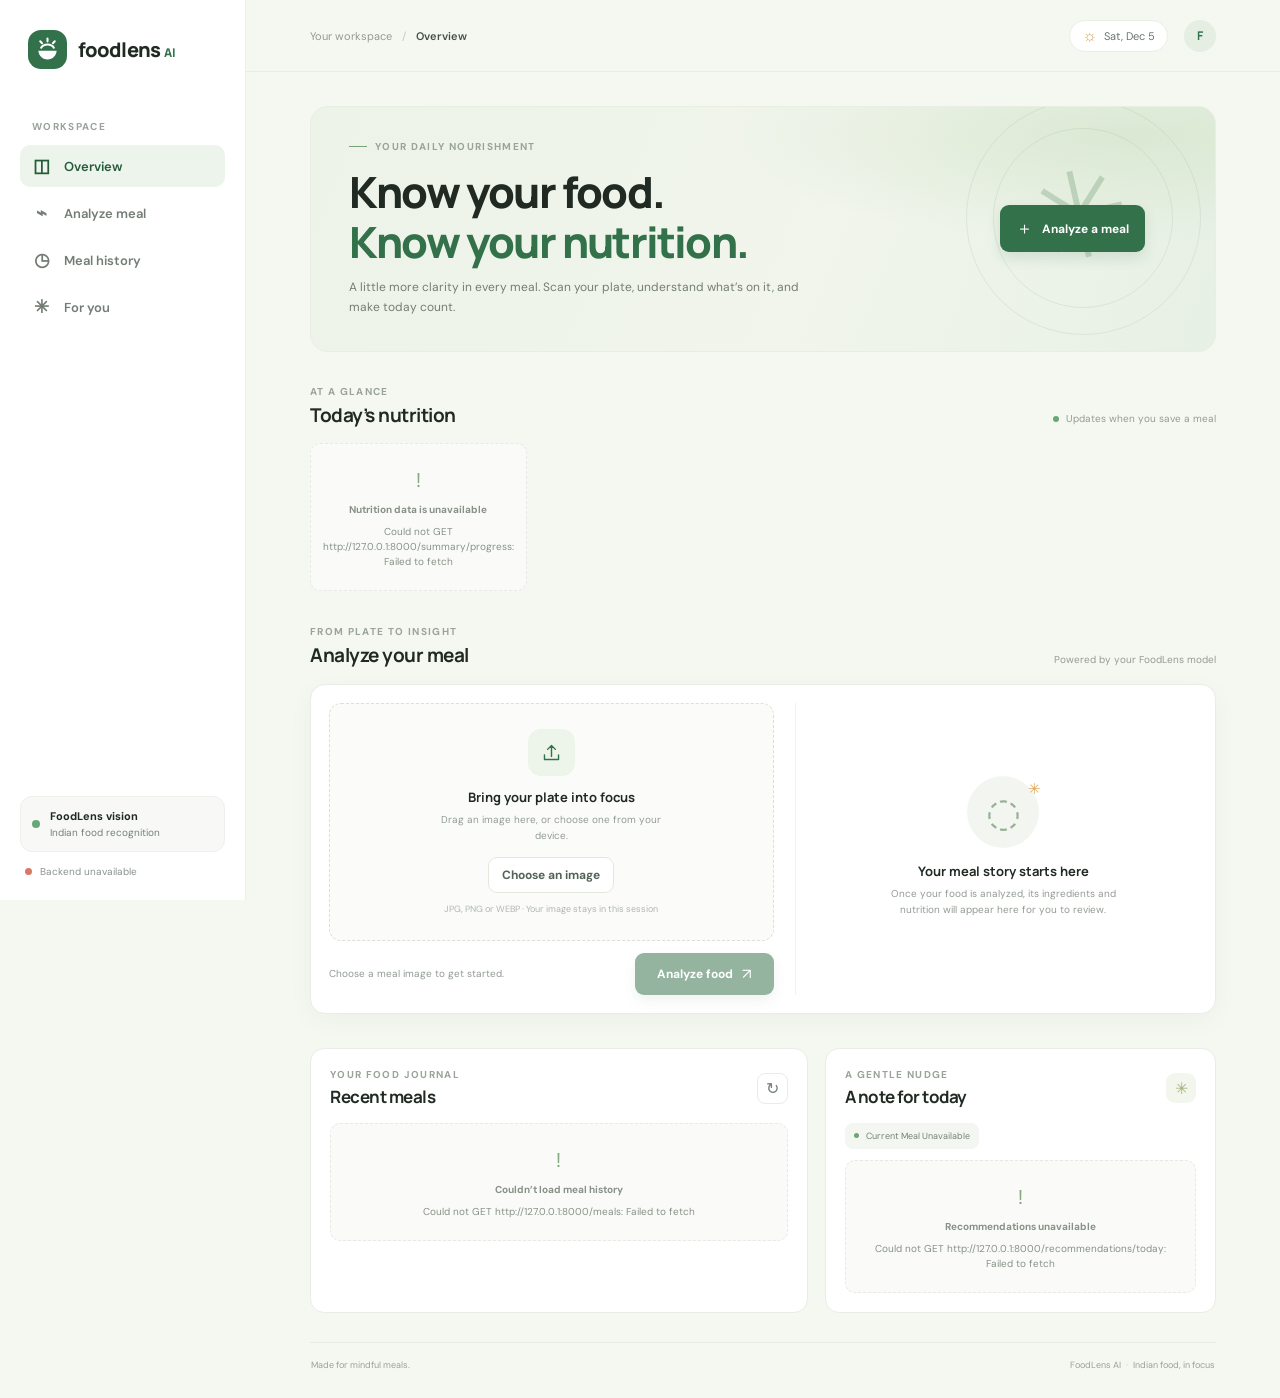
==== frontend/index.html @ 8f03cd63 "Inital FoodLens AI project" ====
<!doctype html>
<html lang="en">
<head>
  <meta charset="utf-8">
  <meta name="viewport" content="width=device-width, initial-scale=1">
  <meta name="theme-color" content="#f5f7f1">
  <meta name="description" content="FoodLens AI recognizes Indian meals and helps you understand your daily nutrition.">
  <title>FoodLens AI | Nutrition, in focus</title>
  <link rel="preconnect" href="https://fonts.googleapis.com">
  <link rel="preconnect" href="https://fonts.gstatic.com" crossorigin>
  <link href="https://fonts.googleapis.com/css2?family=DM+Sans:wght@400;500;600;700&family=Manrope:wght@400;500;600;700;800&display=swap" rel="stylesheet">
  <link rel="stylesheet" href="style.css">
</head>
<body>
  <div class="app-shell">
    <aside class="sidebar">
      <a class="brand" href="#dashboard" aria-label="FoodLens AI dashboard">
        <span class="brand-mark" aria-hidden="true">
          <svg viewBox="0 0 32 32" fill="none"><path d="M6 17.5c0 5.2 4.3 9.5 10 9.5s10-4.3 10-9.5H6Z" fill="currentColor"/><path d="M9 14c1.4-2.3 3.5-3.5 7-3.5s5.6 1.2 7 3.5M16 4v3M8 7l2 2M24 7l-2 2" stroke="currentColor" stroke-width="2.3" stroke-linecap="round"/></svg>
        </span>
        <span class="brand-name">foodlens<span>AI</span></span>
      </a>

      <p class="nav-label">WORKSPACE</p>
      <nav class="side-nav" aria-label="Main navigation">
        <a class="nav-link active" href="#dashboard"><span class="nav-icon">◫</span> Overview</a>
        <a class="nav-link" href="#analyze"><span class="nav-icon">⌁</span> Analyze meal</a>
        <a class="nav-link" href="#history"><span class="nav-icon">◷</span> Meal history</a>
        <a class="nav-link" href="#recommendations"><span class="nav-icon">✳</span> For you</a>
      </nav>

      <div class="sidebar-bottom">
        <div class="model-card">
          <span class="model-indicator"></span>
          <div><strong>FoodLens vision</strong><small>Indian food recognition</small></div>
        </div>
        <div class="api-status" id="api-status" role="status" aria-live="polite">
          <span class="status-dot"></span><span id="api-status-text">Connecting to FoodLens</span>
        </div>
      </div>
    </aside>

    <main class="main-content">
      <header class="topbar">
        <div class="breadcrumb">Your workspace <span>/</span> <strong id="page-name">Overview</strong></div>
        <div class="topbar-right"><span class="today-chip"><span class="sun-icon">☼</span><span id="today-date"></span></span><button class="avatar" type="button" aria-label="FoodLens user">F</button></div>
      </header>

      <div class="page-wrap">
        <section class="welcome-row" id="dashboard">
          <div>
            <p class="eyebrow"><span class="eyebrow-line"></span> YOUR DAILY NOURISHMENT</p>
            <h1>Know your food.<br><span>Know your nutrition.</span></h1>
            <p class="welcome-copy">A little more clarity in every meal. Scan your plate, understand what’s on it, and make today count.</p>
          </div>
          <a class="primary-button welcome-cta" href="#analyze"><span>＋</span> Analyze a meal</a>
          <div class="hero-decoration" aria-hidden="true"><span class="hero-orbit orbit-one"></span><span class="hero-orbit orbit-two"></span><span class="hero-leaf">✳</span></div>
        </section>

        <section class="section-block nutrition-section" aria-labelledby="nutrition-title">
          <div class="section-heading">
            <div><p class="eyebrow">AT A GLANCE</p><h2 id="nutrition-title">Today’s nutrition</h2></div>
            <span class="section-note"><span class="live-dot"></span> Updates when you save a meal</span>
          </div>
          <div class="nutrition-grid" id="nutrition-grid" aria-live="polite">
            <div class="metric-skeleton"></div><div class="metric-skeleton"></div><div class="metric-skeleton"></div><div class="metric-skeleton"></div>
          </div>
        </section>

        <section class="section-block analyze-section" id="analyze" aria-labelledby="analyze-title">
          <div class="section-heading">
            <div><p class="eyebrow">FROM PLATE TO INSIGHT</p><h2 id="analyze-title">Analyze your meal</h2></div>
            <span class="section-note">Powered by your FoodLens model</span>
          </div>

          <div class="analyze-card">
            <div class="upload-column">
              <div class="drop-zone" id="drop-zone" tabindex="0" role="button" aria-label="Choose or drop a meal image">
                <input id="image-input" type="file" accept="image/*" hidden>
                <div class="upload-empty" id="upload-empty">
                  <div class="upload-icon"><svg viewBox="0 0 32 32" fill="none" aria-hidden="true"><path d="M16 21V7m0 0-5 5m5-5 5 5M7 19v6h18v-6" stroke="currentColor" stroke-width="1.8" stroke-linecap="round" stroke-linejoin="round"/></svg></div>
                  <h3>Bring your plate into focus</h3>
                  <p>Drag an image here, or choose one from your device.</p>
                  <button class="secondary-button" id="choose-image" type="button">Choose an image</button>
                  <span class="file-hint">JPG, PNG or WEBP · Your image stays in this session</span>
                </div>
                <div class="preview-wrap" id="preview-wrap" hidden>
                  <div class="preview-image-stage" id="preview-stage">
                    <img id="image-preview" alt="Selected meal preview">
                    <svg id="detection-overlay" preserveAspectRatio="xMidYMid meet" aria-label="Detected food bounding boxes"></svg>
                  </div>
                  <div class="preview-caption"><span id="preview-filename"></span><button id="remove-image" class="text-button" type="button">Remove image</button></div>
                </div>
              </div>
              <div class="upload-actions">
                <p id="analyze-message" class="inline-message" aria-live="polite">Choose a meal image to get started.</p>
                <button class="primary-button analyze-button" id="analyze-button" type="button" disabled><span class="button-label">Analyze food</span><span class="button-spinner" aria-hidden="true"></span><span aria-hidden="true">↗</span></button>
              </div>
            </div>

            <div class="results-column" id="analysis-results" aria-live="polite">
              <div class="results-empty" id="results-empty">
                <div class="empty-illustration" aria-hidden="true"><span>◌</span><i>✳</i></div>
                <h3>Your meal story starts here</h3>
                <p>Once your food is analyzed, its ingredients and nutrition will appear here for you to review.</p>
              </div>
              <div id="results-content" hidden></div>
            </div>
          </div>
        </section>

        <div class="lower-grid">
          <section class="section-block history-section" id="history" aria-labelledby="history-title">
            <div class="section-heading compact-heading">
              <div><p class="eyebrow">YOUR FOOD JOURNAL</p><h2 id="history-title">Recent meals</h2></div>
              <button class="icon-button" id="refresh-history" type="button" aria-label="Refresh meal history" title="Refresh">↻</button>
            </div>
            <div id="history-list" class="history-list"><div class="list-loading">Loading meal history…</div></div>
          </section>

          <section class="section-block recommendations-section" id="recommendations" aria-labelledby="recommendations-title">
            <div class="section-heading compact-heading">
              <div><p class="eyebrow">A GENTLE NUDGE</p><h2 id="recommendations-title">A note for today</h2></div>
              <span class="sparkle-badge" aria-hidden="true">✳</span>
            </div>
            <div class="meal-context" id="recommendation-meal-type"><span class="context-dot"></span> Checking current meal</div>
            <div id="recommendations-list" class="recommendation-list"><div class="list-loading">Finding your recommendations…</div></div>
          </section>
        </div>

        <footer class="footer"><span>Made for mindful meals.</span><span>FoodLens AI <i>·</i> Indian food, in focus</span></footer>
      </div>
    </main>
  </div>

  <dialog class="meal-dialog" id="meal-dialog" aria-labelledby="meal-dialog-title">
    <div class="dialog-header"><div><p class="eyebrow">FOOD JOURNAL</p><h2 id="meal-dialog-title">Meal details</h2></div><button class="icon-button" id="close-dialog" type="button" aria-label="Close meal details">×</button></div>
    <div id="meal-dialog-content"></div>
  </dialog>
  <div class="toast-region" id="toast-region" aria-live="polite" aria-atomic="true"></div>
  <script src="app.js" defer></script>
</body>
</html>
---- frontend/style.css ----
:root {
  color-scheme: light;
  --ink: #202a23;
  --muted: #778078;
  --soft-muted: #9da59e;
  --green: #33714b;
  --green-dark: #245b3b;
  --green-light: #e8f1e8;
  --cream: #f5f7f1;
  --line: #e9ece5;
  --white: #fff;
  --shadow: 0 16px 44px rgba(36, 62, 43, .055);
  font-family: "DM Sans", sans-serif;
}

* { box-sizing: border-box; }
html { scroll-behavior: smooth; scroll-padding-top: 92px; }
body { margin: 0; background: var(--cream); color: var(--ink); font-size: 14px; }
button, input { font: inherit; }
button, a { -webkit-tap-highlight-color: transparent; }
a { color: inherit; text-decoration: none; }
button:focus-visible, a:focus-visible, [tabindex="0"]:focus-visible { outline: 3px solid rgba(65, 133, 88, .35); outline-offset: 3px; }

.app-shell { min-height: 100vh; }
.sidebar { background: #fff; border-right: 1px solid #edf0e9; bottom: 0; display: flex; flex-direction: column; left: 0; padding: 30px 20px 22px; position: fixed; top: 0; width: 246px; z-index: 5; }
.brand { align-items: center; display: flex; gap: 11px; margin: 0 0 51px 8px; }
.brand-mark { align-items: center; background: var(--green); border-radius: 13px; color: #fff; display: inline-flex; height: 39px; justify-content: center; width: 39px; }
.brand-mark svg { height: 29px; width: 29px; }
.brand-name { font: 800 20px/1 "Manrope", sans-serif; letter-spacing: -.9px; }
.brand-name span { color: var(--green); font-size: 12px; letter-spacing: .6px; margin-left: 4px; }
.nav-label, .eyebrow { color: #9aa39a; font-size: 10px; font-weight: 700; letter-spacing: 1.35px; margin: 0; }
.nav-label { margin: 0 0 12px 12px; }
.side-nav { display: grid; gap: 5px; }
.nav-link { align-items: center; border-radius: 10px; color: #737d75; display: flex; font-size: 13px; font-weight: 600; gap: 13px; padding: 12px; transition: background .18s ease, color .18s ease, transform .18s ease; }
.nav-link:hover { background: #f5f7f3; color: var(--green); transform: translateX(2px); }
.nav-link.active { background: #edf4eb; color: var(--green-dark); }
.nav-icon { align-items: center; display: inline-flex; font-size: 18px; height: 18px; justify-content: center; width: 19px; }
.sidebar-bottom { margin-top: auto; }
.model-card { align-items: center; background: #f8f9f6; border: 1px solid #eef0eb; border-radius: 12px; display: flex; gap: 10px; padding: 12px 11px; }
.model-indicator, .status-dot { background: #64a977; border-radius: 50%; flex: 0 0 auto; height: 8px; width: 8px; }
.model-card strong, .model-card small { display: block; }
.model-card strong { font-size: 11px; font-weight: 700; }
.model-card small { color: var(--muted); font-size: 10px; margin-top: 3px; }
.api-status { align-items: center; color: #8b938c; display: flex; font-size: 10px; gap: 8px; margin: 13px 5px 0; }
.api-status .status-dot { background: #d9a64b; height: 7px; width: 7px; }
.api-status.connected .status-dot { background: #64a977; box-shadow: 0 0 0 3px #e9f4e9; }
.api-status.disconnected .status-dot { background: #d97869; }

.main-content { margin-left: 246px; min-height: 100vh; }
.topbar { align-items: center; background: rgba(245, 247, 241, .93); border-bottom: 1px solid rgba(230, 234, 226, .85); display: flex; height: 72px; justify-content: space-between; padding: 0 clamp(25px, 5vw, 72px); position: sticky; top: 0; z-index: 4; backdrop-filter: blur(12px); }
.breadcrumb { color: #929a93; font-size: 11px; }
.breadcrumb span { color: #c2c8c0; margin: 0 7px; }
.breadcrumb strong { color: #455048; font-weight: 600; }
.topbar-right { align-items: center; display: flex; gap: 16px; }
.today-chip { align-items: center; background: #fff; border: 1px solid #eaeee7; border-radius: 20px; color: #69746b; display: flex; font-size: 11px; gap: 7px; padding: 8px 12px; }
.sun-icon { color: #d9a34b; font-size: 16px; line-height: 12px; }
.avatar { background: #e5eee2; border: 0; border-radius: 50%; color: var(--green); cursor: default; font: 700 12px "Manrope", sans-serif; height: 32px; width: 32px; }
.page-wrap { margin: 0 auto; max-width: 1440px; padding: 34px clamp(25px, 5vw, 72px) 24px; }
.welcome-row { align-items: center; background: radial-gradient(ellipse at 90% 12%, rgba(204, 225, 193, .54), transparent 35%), linear-gradient(112deg, #edf3e8 0%, #f1f5ec 57%, #e7f0e5 100%); border: 1px solid #e8eee4; border-radius: 18px; display: flex; justify-content: space-between; min-height: 216px; overflow: hidden; padding: 33px 38px; position: relative; }
.welcome-row > div:first-child { max-width: 580px; position: relative; z-index: 1; }
.eyebrow { align-items: center; display: flex; gap: 8px; }
.eyebrow-line { background: #78a27b; height: 1px; width: 18px; }
h1, h2, h3, p { margin-top: 0; }
h1 { font: 800 clamp(30px, 3.5vw, 43px)/1.16 "Manrope", sans-serif; letter-spacing: -1.8px; margin: 14px 0 10px; }
h1 span { color: var(--green); }
.welcome-copy { color: #737e74; font-size: 12px; line-height: 1.7; margin: 0; max-width: 450px; }
.primary-button, .secondary-button { align-items: center; border: 0; border-radius: 9px; cursor: pointer; display: inline-flex; font-size: 12px; font-weight: 700; justify-content: center; transition: background .18s ease, transform .18s ease, box-shadow .18s ease; }
.primary-button { background: var(--green); box-shadow: 0 6px 14px rgba(44, 102, 64, .14); color: #fff; gap: 9px; padding: 12px 16px; }
.primary-button:hover:not(:disabled) { background: var(--green-dark); box-shadow: 0 9px 18px rgba(44, 102, 64, .2); transform: translateY(-1px); }
.primary-button:disabled { cursor: not-allowed; opacity: .52; }
.welcome-cta { flex: 0 0 auto; margin: 0 32px 0 16px; position: relative; z-index: 2; }
.welcome-cta > span { font-size: 17px; font-weight: 400; }
.hero-decoration { height: 220px; pointer-events: none; position: absolute; right: 9px; top: -7px; width: 280px; }
.hero-orbit { border: 1px solid rgba(100, 143, 104, .13); border-radius: 50%; position: absolute; }
.orbit-one { height: 235px; right: 5px; top: 0; width: 235px; }
.orbit-two { height: 180px; right: 33px; top: 28px; width: 180px; }
.hero-leaf { color: rgba(63, 121, 73, .24); font-size: 120px; position: absolute; right: 76px; top: 39px; transform: rotate(-13deg); }

.section-block { min-width: 0; }
.nutrition-section { margin-top: 33px; }
.section-heading { align-items: end; display: flex; justify-content: space-between; margin-bottom: 15px; }
.section-heading .eyebrow { margin-bottom: 5px; }
h2 { font: 700 19px/1.35 "Manrope", sans-serif; letter-spacing: -.5px; margin: 0; }
.section-note { align-items: center; color: #939c93; display: flex; font-size: 10px; gap: 7px; padding-bottom: 3px; }
.live-dot, .context-dot { background: #67a875; border-radius: 50%; height: 6px; width: 6px; }
.nutrition-grid { display: grid; gap: 13px; grid-template-columns: repeat(4, minmax(0, 1fr)); }
.metric-card { background: #fff; border: 1px solid #edf0e9; border-radius: 13px; min-height: 139px; padding: 17px 17px 14px; transition: box-shadow .2s ease, transform .2s ease; }
.metric-card:hover, .history-item:hover { box-shadow: var(--shadow); transform: translateY(-2px); }
.metric-top { align-items: center; display: flex; justify-content: space-between; }
.metric-name { color: #7b857c; font-size: 11px; font-weight: 600; }
.metric-icon { align-items: center; border-radius: 8px; display: inline-flex; font-size: 13px; height: 28px; justify-content: center; width: 28px; }
.metric-icon.calories { background: #fff2e6; color: #e69345; }
.metric-icon.protein { background: #f0ebfa; color: #8c6ac1; }
.metric-icon.carbs { background: #edf4e8; color: #6a9b59; }
.metric-icon.fat { background: #fceced; color: #d8797b; }
.metric-value { align-items: baseline; display: flex; gap: 4px; margin: 13px 0 8px; }
.metric-value strong { font: 700 24px/1 "Manrope", sans-serif; letter-spacing: -.7px; }
.metric-value span { color: #a0a8a0; font-size: 10px; }
.metric-goal { color: #a0a8a0; font-size: 10px; }
.metric-goal b { color: #737f74; font-weight: 600; }
.progress-track { background: #f0f2ed; border-radius: 9px; height: 5px; margin: 12px 0 0; overflow: hidden; }
.progress-fill { background: #78a978; border-radius: inherit; height: 100%; transition: width .55s ease; }
.metric-card.calories .progress-fill { background: #e9a257; }
.metric-card.protein .progress-fill { background: #9578c7; }
.metric-card.carbs .progress-fill { background: #77a66c; }
.metric-card.fat .progress-fill { background: #d98384; }
.metric-skeleton { animation: shimmer 1.35s infinite linear; background: linear-gradient(90deg, #fff 25%, #f0f2ec 45%, #fff 65%); background-size: 220% 100%; border: 1px solid #edf0e9; border-radius: 13px; height: 139px; }
@keyframes shimmer { to { background-position-x: -220%; } }

.analyze-section { margin-top: 34px; }
.analyze-card { background: #fff; border: 1px solid #e9ede6; border-radius: 15px; box-shadow: 0 7px 28px rgba(35, 57, 40, .035); display: grid; gap: 21px; grid-template-columns: minmax(0, 1.05fr) minmax(330px, .95fr); min-height: 309px; padding: 18px; }
.drop-zone { align-items: center; background: #fbfcf9; border: 1px dashed #d9e2d5; border-radius: 12px; display: flex; justify-content: center; min-height: 238px; overflow: hidden; transition: background .18s ease, border-color .18s ease; }
.drop-zone.dragging { background: #eef6eb; border-color: #6e9c70; }
.upload-empty { align-items: center; display: flex; flex-direction: column; padding: 25px 16px; text-align: center; }
.upload-icon { align-items: center; background: #edf4e9; border-radius: 13px; color: var(--green); display: flex; height: 47px; justify-content: center; margin-bottom: 12px; width: 47px; }
.upload-icon svg { height: 25px; width: 25px; }
.upload-empty h3, .results-empty h3 { font: 700 13px "Manrope", sans-serif; margin: 0 0 6px; }
.upload-empty p, .results-empty p { color: #939b93; font-size: 10px; line-height: 1.6; margin: 0 0 13px; max-width: 255px; }
.secondary-button { background: #fff; border: 1px solid #e2e8df; color: #536456; padding: 9px 13px; }
.secondary-button:hover { background: #f4f8f1; border-color: #bfd1bb; }
.file-hint { color: #afb6af; font-size: 9px; margin-top: 10px; }
.preview-wrap { width: 100%; }
.preview-image-stage { line-height: 0; position: relative; width: 100%; }
.preview-image-stage img { display: block; height: auto; max-height: 360px; object-fit: contain; width: 100%; }
#detection-overlay { height: 100%; inset: 0; overflow: visible; pointer-events: none; position: absolute; width: 100%; }
.box-label { fill: #fff; font: 600 13px "DM Sans", sans-serif; }
.preview-caption { align-items: center; border-top: 1px solid #eff1ec; color: #788179; display: flex; font-size: 10px; gap: 8px; justify-content: space-between; padding: 11px 12px 0; }
.preview-caption span { overflow: hidden; text-overflow: ellipsis; white-space: nowrap; }
.text-button { background: none; border: 0; color: #a35b53; cursor: pointer; flex: 0 0 auto; font-size: 10px; padding: 3px 0 3px 8px; }
.upload-actions { align-items: center; display: flex; gap: 12px; justify-content: space-between; margin-top: 12px; }
.inline-message { color: #929b92; font-size: 10px; line-height: 1.45; margin: 0; }
.inline-message.error { color: #b34f45; }
.inline-message.success { color: var(--green); }
.analyze-button { min-width: 139px; padding: 11px 14px; }
.analyze-button > span:last-child { font-size: 15px; font-weight: 400; }
.button-spinner { animation: spin .75s linear infinite; border: 2px solid rgba(255,255,255,.45); border-radius: 50%; border-top-color: #fff; display: none; height: 13px; width: 13px; }
.analyze-button.loading .button-spinner { display: inline-block; }
.analyze-button.loading > span:last-child { display: none; }
@keyframes spin { to { transform: rotate(360deg); } }
.results-column { border-left: 1px solid #f0f2ed; min-width: 0; padding: 8px 5px 7px 19px; }
.results-empty { align-items: center; display: flex; flex-direction: column; justify-content: center; min-height: 272px; text-align: center; }
.empty-illustration { align-items: center; background: #f3f6f0; border-radius: 50%; color: #98b194; display: flex; font-size: 40px; height: 72px; justify-content: center; margin-bottom: 14px; position: relative; width: 72px; }
.empty-illustration i { color: #dfa65b; font-size: 15px; font-style: normal; position: absolute; right: -2px; top: 3px; }
.results-empty p { margin: 0; max-width: 265px; }
.results-title-row { align-items: start; display: flex; justify-content: space-between; margin-bottom: 10px; }
.results-title-row h3 { font: 700 13px "Manrope", sans-serif; margin: 0; }
.meal-type-pill { background: #edf4e9; border-radius: 20px; color: var(--green); font-size: 9px; font-weight: 700; padding: 6px 9px; text-transform: capitalize; }
.detection-list { display: grid; gap: 8px; max-height: 166px; overflow-y: auto; padding-right: 3px; }
.detection-row { align-items: center; background: #fafbf9; border: 1px solid #f0f2ed; border-radius: 9px; display: grid; gap: 8px; grid-template-columns: minmax(0, 1fr) auto; padding: 9px 10px; }
.detection-name { font-size: 11px; font-weight: 700; text-transform: capitalize; }
.detection-meta { color: #9ba39b; font-size: 9px; margin-top: 3px; }
.detection-confidence { color: #66836a; font-size: 10px; font-weight: 700; white-space: nowrap; }
.nutrition-summary { background: #f5f8f2; border-radius: 10px; margin-top: 11px; padding: 10px; }
.summary-heading { color: #707b71; font-size: 9px; font-weight: 700; letter-spacing: .5px; margin-bottom: 9px; text-transform: uppercase; }
.summary-nutrients { display: grid; gap: 5px; grid-template-columns: repeat(4, 1fr); }
.summary-nutrient { color: #929b92; font-size: 9px; }
.summary-nutrient strong { color: #374139; display: block; font: 700 12px "Manrope", sans-serif; margin-bottom: 2px; }
.summary-actions { align-items: center; display: flex; justify-content: space-between; margin-top: 11px; }
.summary-actions p { color: #909990; font-size: 9px; margin: 0; }
.save-button { font-size: 10px; padding: 9px 12px; }
.no-detections { background: #fff8ec; border: 1px solid #f4e7cc; border-radius: 10px; color: #927448; font-size: 11px; line-height: 1.5; padding: 13px; }

.lower-grid { align-items: stretch; display: grid; gap: 17px; grid-template-columns: minmax(0, 1.12fr) minmax(280px, .88fr); margin-top: 34px; }
.lower-grid .section-block { background: #fff; border: 1px solid #e9ede6; border-radius: 14px; padding: 19px; }
.compact-heading { align-items: center; margin-bottom: 14px; }
.compact-heading h2 { font-size: 17px; }
.icon-button { align-items: center; background: #fff; border: 1px solid #e9ede7; border-radius: 8px; color: #758078; cursor: pointer; display: inline-flex; font-size: 16px; height: 31px; justify-content: center; transition: color .17s ease, background .17s ease; width: 31px; }
.icon-button:hover { background: #f5f8f2; color: var(--green); }
.history-list { display: grid; gap: 8px; }
.history-item { align-items: center; background: #fff; border: 1px solid #f0f2ed; border-radius: 10px; cursor: pointer; display: grid; gap: 11px; grid-template-columns: 36px minmax(0, 1fr) auto; padding: 10px; text-align: left; transition: box-shadow .18s ease, transform .18s ease; width: 100%; }
.history-icon { align-items: center; background: #f1f5ed; border-radius: 9px; color: #7a9a72; display: flex; font-size: 17px; height: 36px; justify-content: center; }
.history-main { min-width: 0; }
.history-main strong { color: #475249; display: block; font-size: 10px; font-weight: 700; overflow: hidden; text-overflow: ellipsis; white-space: nowrap; }
.history-main span { color: #9ba39b; display: block; font-size: 9px; margin-top: 4px; text-transform: capitalize; }
.history-calories { color: #6a756b; font-size: 10px; font-weight: 700; white-space: nowrap; }
.list-loading { color: #a0a79f; font-size: 10px; padding: 17px 3px; }
.empty-state { align-items: center; background: #fafbf8; border: 1px dashed #e6eae2; border-radius: 10px; color: #879187; display: flex; flex-direction: column; font-size: 10px; gap: 7px; line-height: 1.5; padding: 21px 15px; text-align: center; }
.empty-state span { color: #86a982; font-size: 20px; }
.meal-context { align-items: center; background: #f4f7f1; border-radius: 8px; color: #748076; display: inline-flex; font-size: 9px; gap: 7px; margin-bottom: 11px; padding: 7px 9px; text-transform: capitalize; }
.context-dot { height: 5px; width: 5px; }
.recommendation-list { display: grid; gap: 8px; }
.recommendation-item { align-items: flex-start; background: linear-gradient(110deg, #f7f9f4, #fbfcfa); border: 1px solid #eef1e9; border-radius: 10px; color: #68746a; display: flex; font-size: 10px; gap: 9px; line-height: 1.55; padding: 11px; }
.recommendation-item > span { color: #8dab7f; font-size: 12px; line-height: 1.4; }
.sparkle-badge { align-items: center; background: #f3f6ec; border-radius: 9px; color: #a0b276; display: flex; font-size: 16px; height: 30px; justify-content: center; width: 30px; }
.footer { align-items: center; border-top: 1px solid #e7ebe3; color: #9aa198; display: flex; font-size: 9px; justify-content: space-between; margin-top: 29px; padding: 16px 1px 3px; }
.footer i { color: #b8c1b5; font-style: normal; margin: 0 3px; }

.meal-dialog { border: 1px solid #e7ebe3; border-radius: 16px; box-shadow: 0 24px 80px rgba(23, 38, 26, .2); max-height: min(80vh, 720px); max-width: 520px; overflow: auto; padding: 24px; width: calc(100% - 32px); }
.meal-dialog::backdrop { background: rgba(24, 37, 27, .42); backdrop-filter: blur(3px); }
.dialog-header { align-items: center; border-bottom: 1px solid #edf0e9; display: flex; justify-content: space-between; margin-bottom: 17px; padding-bottom: 15px; }
.dialog-header .eyebrow { margin-bottom: 5px; }
.dialog-header h2 { font-size: 19px; }
.detail-date { color: #929b93; font-size: 10px; margin: -4px 0 15px; }
.detail-nutrition { display: grid; gap: 8px; grid-template-columns: repeat(4, 1fr); margin-bottom: 19px; }
.detail-nutrition > div { background: #f6f8f3; border-radius: 9px; padding: 10px 8px; }
.detail-nutrition strong { display: block; font: 700 13px "Manrope", sans-serif; }
.detail-nutrition span { color: #929b93; font-size: 9px; }
.detail-items-title { font: 700 12px "Manrope", sans-serif; margin: 0 0 9px; }
.detail-food-item { align-items: center; border-top: 1px solid #eff1ed; display: flex; justify-content: space-between; padding: 10px 0; }
.detail-food-item strong { font-size: 11px; text-transform: capitalize; }
.detail-food-item span { color: #8f988f; font-size: 9px; }
.toast-region { bottom: 20px; display: grid; gap: 8px; position: fixed; right: 20px; z-index: 10; }
.toast { animation: toast-in .2s ease both; background: #273a2b; border-radius: 10px; box-shadow: 0 10px 35px rgba(26, 44, 28, .18); color: #fff; font-size: 11px; line-height: 1.45; max-width: 340px; padding: 12px 15px; }
.toast.error { background: #8c4138; }
@keyframes toast-in { from { opacity: 0; transform: translateY(8px); } to { opacity: 1; transform: translateY(0); } }

@media (max-width: 1080px) {
  .sidebar { width: 210px; }
  .main-content { margin-left: 210px; }
  .page-wrap { padding-left: 30px; padding-right: 30px; }
  .topbar { padding-left: 30px; padding-right: 30px; }
  .analyze-card { gap: 15px; grid-template-columns: minmax(0, 1fr) minmax(280px, .9fr); padding: 14px; }
  .results-column { padding-left: 14px; }
  .welcome-cta { margin-right: 0; }
}
@media (max-width: 800px) {
  .sidebar { bottom: auto; height: 63px; padding: 0 22px; right: 0; top: 0; width: auto; }
  .brand { margin: 0; }
  .sidebar .nav-label, .sidebar-bottom { display: none; }
  .side-nav { align-items: center; display: flex; gap: 4px; margin-left: auto; }
  .nav-link { font-size: 0; gap: 0; height: 39px; justify-content: center; padding: 9px; width: 39px; }
  .nav-icon { font-size: 19px; }
  .main-content { margin-left: 0; padding-top: 63px; }
  .topbar { height: 54px; padding: 0 24px; position: static; }
  .page-wrap { padding: 23px 24px 20px; }
  .nutrition-grid { gap: 9px; grid-template-columns: repeat(2, minmax(0, 1fr)); }
  .analyze-card { grid-template-columns: minmax(0, 1fr) minmax(0, .95fr); }
  .lower-grid { grid-template-columns: minmax(0, 1fr); }
  .welcome-row { min-height: 195px; padding: 27px; }
  .hero-decoration { opacity: .65; right: -48px; }
}
@media (max-width: 560px) {
  .sidebar { height: 59px; padding: 0 14px; }
  .brand { gap: 8px; }
  .brand-mark { border-radius: 10px; height: 34px; width: 34px; }
  .brand-mark svg { height: 25px; width: 25px; }
  .brand-name { font-size: 17px; }
  .brand-name span { font-size: 10px; }
  .side-nav { gap: 1px; }
  .nav-link { height: 36px; width: 36px; }
  .main-content { padding-top: 59px; }
  .topbar { height: 48px; padding: 0 16px; }
  .breadcrumb { font-size: 10px; }
  .topbar-right { gap: 8px; }
  .today-chip { font-size: 9px; padding: 6px 9px; }
  .avatar { height: 28px; width: 28px; }
  .page-wrap { padding: 15px 14px 18px; }
  .welcome-row { align-items: flex-start; display: block; min-height: 0; padding: 22px 19px; }
  .welcome-row .eyebrow { font-size: 9px; }
  h1 { font-size: 30px; margin-top: 12px; }
  .welcome-copy { font-size: 11px; max-width: 275px; }
  .welcome-cta { margin: 16px 0 0; }
  .hero-decoration { opacity: .42; right: -121px; top: 23px; transform: scale(.77); transform-origin: top right; }
  .section-heading { align-items: flex-start; gap: 9px; }
  .section-heading .eyebrow { font-size: 9px; }
  h2 { font-size: 17px; }
  .section-note { font-size: 9px; line-height: 1.4; text-align: right; }
  .metric-card { min-height: 132px; padding: 13px; }
  .metric-value strong { font-size: 22px; }
  .analyze-card { gap: 13px; grid-template-columns: minmax(0, 1fr); padding: 12px; }
  .drop-zone { min-height: 220px; }
  .results-column { border-left: 0; border-top: 1px solid #f0f2ed; padding: 14px 2px 1px; }
  .results-empty { min-height: 205px; }
  .summary-actions p { max-width: 140px; }
  .lower-grid { gap: 12px; margin-top: 27px; }
  .lower-grid .section-block { padding: 15px; }
  .history-item { gap: 8px; padding: 9px; }
  .footer { align-items: flex-start; flex-direction: column; gap: 6px; }
  .meal-dialog { padding: 19px; }
  .detail-nutrition { gap: 5px; }
  .detail-nutrition > div { padding: 9px 6px; }
  .detail-nutrition strong { font-size: 11px; }
  .toast-region { bottom: 12px; left: 12px; right: 12px; }
  .toast { max-width: none; }
}
@media (prefers-reduced-motion: reduce) {
  *, *::before, *::after { animation-duration: .01ms !important; animation-iteration-count: 1 !important; scroll-behavior: auto !important; transition-duration: .01ms !important; }
}
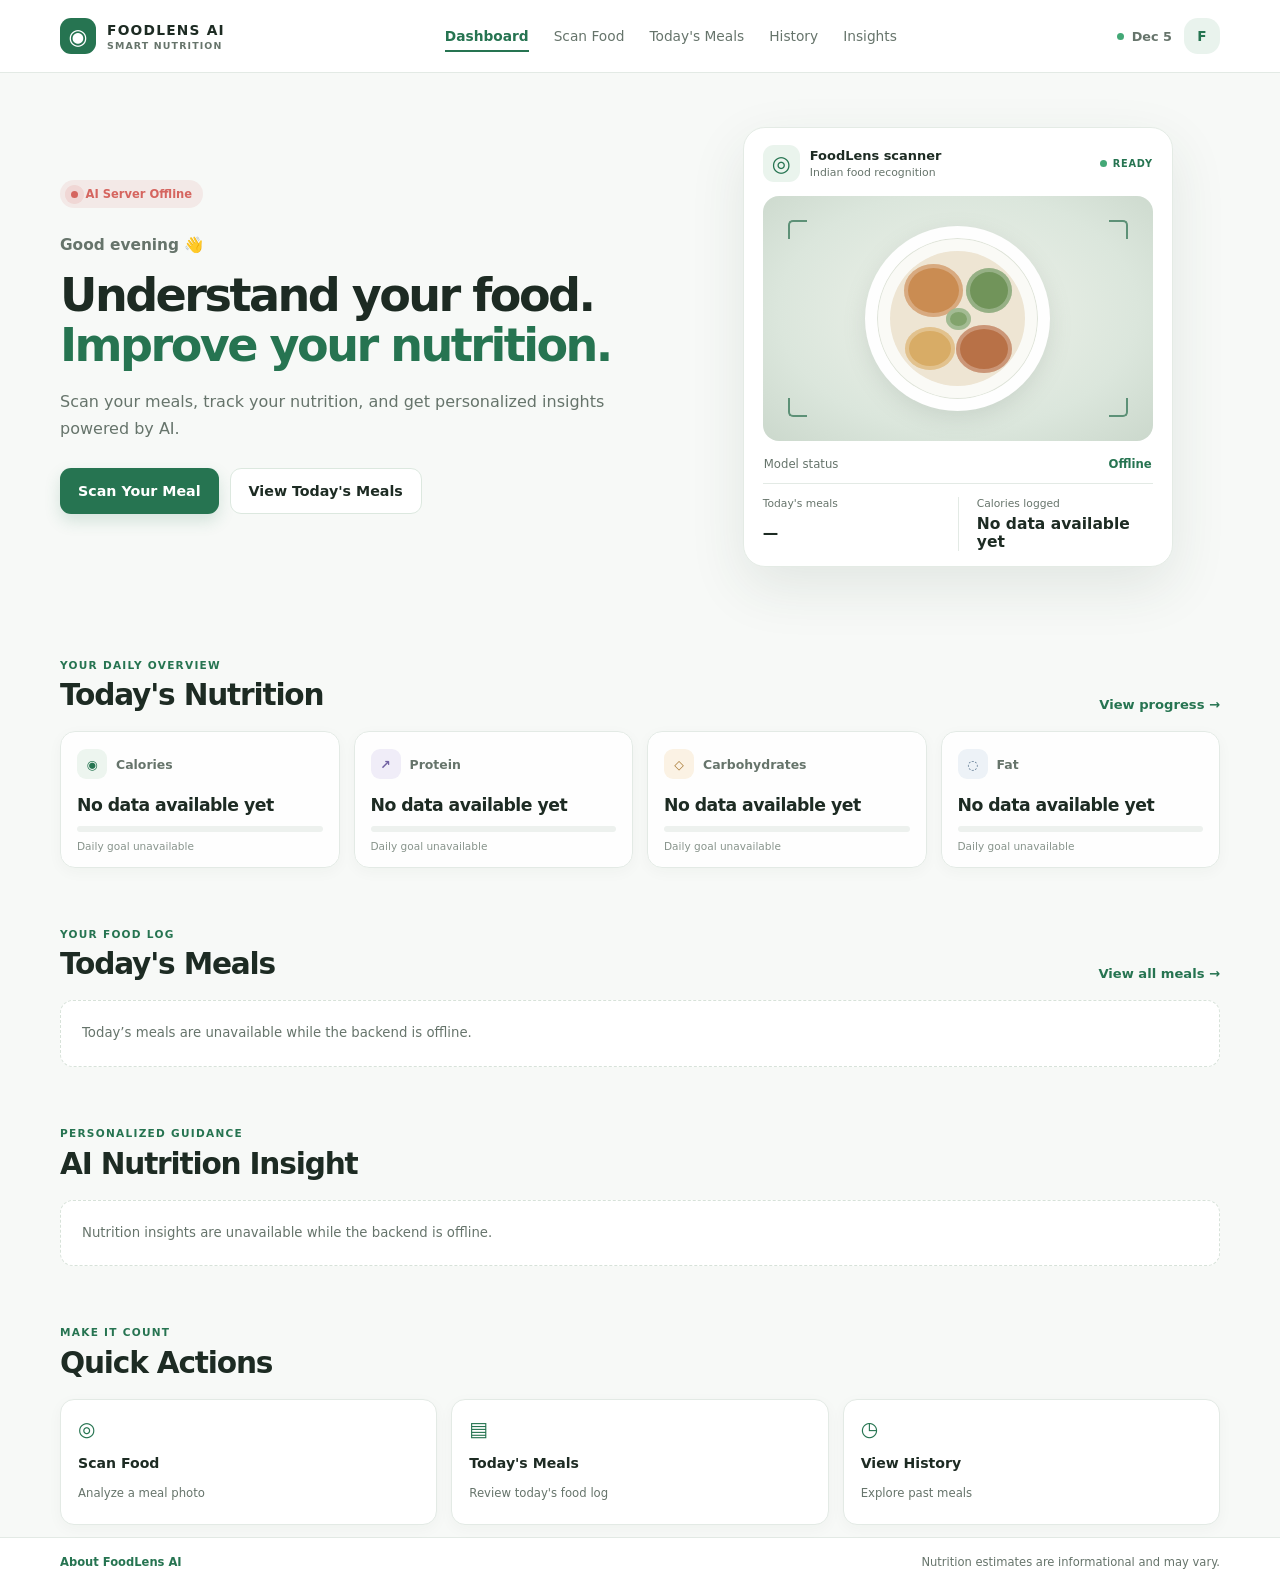
==== commit 82029237: "Add today's meals page with meal logging and nutrition overview" ====
--- a/frontend/index.html
+++ b/frontend/index.html
@@ -1,143 +1,40 @@
-<!doctype html>
+<!DOCTYPE html>
 <html lang="en">
 <head>
-  <meta charset="utf-8">
-  <meta name="viewport" content="width=device-width, initial-scale=1">
-  <meta name="theme-color" content="#f5f7f1">
-  <meta name="description" content="FoodLens AI recognizes Indian meals and helps you understand your daily nutrition.">
-  <title>FoodLens AI | Nutrition, in focus</title>
-  <link rel="preconnect" href="https://fonts.googleapis.com">
-  <link rel="preconnect" href="https://fonts.gstatic.com" crossorigin>
-  <link href="https://fonts.googleapis.com/css2?family=DM+Sans:wght@400;500;600;700&family=Manrope:wght@400;500;600;700;800&display=swap" rel="stylesheet">
-  <link rel="stylesheet" href="style.css">
+  <meta charset="UTF-8" />
+  <meta name="viewport" content="width=device-width, initial-scale=1" />
+  <meta name="description" content="Track meals and understand your nutrition with FoodLens AI." />
+  <title>FoodLens AI · Dashboard</title>
+  <link rel="stylesheet" href="css/global.css" /><link rel="stylesheet" href="css/dashboard.css" />
 </head>
-<body>
-  <div class="app-shell">
-    <aside class="sidebar">
-      <a class="brand" href="#dashboard" aria-label="FoodLens AI dashboard">
-        <span class="brand-mark" aria-hidden="true">
-          <svg viewBox="0 0 32 32" fill="none"><path d="M6 17.5c0 5.2 4.3 9.5 10 9.5s10-4.3 10-9.5H6Z" fill="currentColor"/><path d="M9 14c1.4-2.3 3.5-3.5 7-3.5s5.6 1.2 7 3.5M16 4v3M8 7l2 2M24 7l-2 2" stroke="currentColor" stroke-width="2.3" stroke-linecap="round"/></svg>
-        </span>
-        <span class="brand-name">foodlens<span>AI</span></span>
-      </a>
-
-      <p class="nav-label">WORKSPACE</p>
-      <nav class="side-nav" aria-label="Main navigation">
-        <a class="nav-link active" href="#dashboard"><span class="nav-icon">◫</span> Overview</a>
-        <a class="nav-link" href="#analyze"><span class="nav-icon">⌁</span> Analyze meal</a>
-        <a class="nav-link" href="#history"><span class="nav-icon">◷</span> Meal history</a>
-        <a class="nav-link" href="#recommendations"><span class="nav-icon">✳</span> For you</a>
-      </nav>
-
-      <div class="sidebar-bottom">
-        <div class="model-card">
-          <span class="model-indicator"></span>
-          <div><strong>FoodLens vision</strong><small>Indian food recognition</small></div>
-        </div>
-        <div class="api-status" id="api-status" role="status" aria-live="polite">
-          <span class="status-dot"></span><span id="api-status-text">Connecting to FoodLens</span>
-        </div>
+<body data-page="dashboard">
+  <header class="topbar"><nav class="navbar container" aria-label="Main navigation">
+    <a class="brand" href="index.html" aria-label="FoodLens AI dashboard"><span class="brand-icon">◉</span><span class="brand-copy"><strong>FOODLENS AI</strong><small>SMART NUTRITION</small></span></a>
+    <button class="nav-toggle" aria-label="Toggle navigation menu" aria-expanded="false" aria-controls="nav-menu"><span></span><span></span><span></span></button>
+    <div class="nav-menu" id="nav-menu"><a data-page="dashboard" href="index.html">Dashboard</a><a data-page="scan" href="scan.html">Scan Food</a><a data-page="today" href="today.html">Today's Meals</a><a data-page="history" href="history.html">History</a><a data-page="insights" href="insights.html">Insights</a></div>
+    <div class="nav-actions"><span class="today-indicator"><span class="today-indicator-dot"></span><span id="today-date">Today</span></span><a class="profile-button" href="profile.html" aria-label="Profile and nutrition goals">F</a></div>
+  </nav></header>
+  <main>
+    <section class="hero container" id="home">
+      <div class="hero-content"><div class="status-pill" id="backend-status" aria-live="polite"><span class="status-dot"></span><span>Connecting to FoodLens…</span></div>
+        <p class="hero-greeting" id="hero-greeting">Welcome back</p><h1>Understand your food.<br /><span>Improve your nutrition.</span></h1>
+        <p>Scan your meals, track your nutrition, and get personalized insights powered by AI.</p>
+        <div class="hero-actions"><a href="scan.html" class="primary-btn">Scan Your Meal</a><a href="today.html" class="secondary-btn">View Today's Meals</a></div>
+        <div class="meal-type-badge" id="meal-type-badge"></div>
       </div>
-    </aside>
-
-    <main class="main-content">
-      <header class="topbar">
-        <div class="breadcrumb">Your workspace <span>/</span> <strong id="page-name">Overview</strong></div>
-        <div class="topbar-right"><span class="today-chip"><span class="sun-icon">☼</span><span id="today-date"></span></span><button class="avatar" type="button" aria-label="FoodLens user">F</button></div>
-      </header>
-
-      <div class="page-wrap">
-        <section class="welcome-row" id="dashboard">
-          <div>
-            <p class="eyebrow"><span class="eyebrow-line"></span> YOUR DAILY NOURISHMENT</p>
-            <h1>Know your food.<br><span>Know your nutrition.</span></h1>
-            <p class="welcome-copy">A little more clarity in every meal. Scan your plate, understand what’s on it, and make today count.</p>
-          </div>
-          <a class="primary-button welcome-cta" href="#analyze"><span>＋</span> Analyze a meal</a>
-          <div class="hero-decoration" aria-hidden="true"><span class="hero-orbit orbit-one"></span><span class="hero-orbit orbit-two"></span><span class="hero-leaf">✳</span></div>
-        </section>
-
-        <section class="section-block nutrition-section" aria-labelledby="nutrition-title">
-          <div class="section-heading">
-            <div><p class="eyebrow">AT A GLANCE</p><h2 id="nutrition-title">Today’s nutrition</h2></div>
-            <span class="section-note"><span class="live-dot"></span> Updates when you save a meal</span>
-          </div>
-          <div class="nutrition-grid" id="nutrition-grid" aria-live="polite">
-            <div class="metric-skeleton"></div><div class="metric-skeleton"></div><div class="metric-skeleton"></div><div class="metric-skeleton"></div>
-          </div>
-        </section>
-
-        <section class="section-block analyze-section" id="analyze" aria-labelledby="analyze-title">
-          <div class="section-heading">
-            <div><p class="eyebrow">FROM PLATE TO INSIGHT</p><h2 id="analyze-title">Analyze your meal</h2></div>
-            <span class="section-note">Powered by your FoodLens model</span>
-          </div>
-
-          <div class="analyze-card">
-            <div class="upload-column">
-              <div class="drop-zone" id="drop-zone" tabindex="0" role="button" aria-label="Choose or drop a meal image">
-                <input id="image-input" type="file" accept="image/*" hidden>
-                <div class="upload-empty" id="upload-empty">
-                  <div class="upload-icon"><svg viewBox="0 0 32 32" fill="none" aria-hidden="true"><path d="M16 21V7m0 0-5 5m5-5 5 5M7 19v6h18v-6" stroke="currentColor" stroke-width="1.8" stroke-linecap="round" stroke-linejoin="round"/></svg></div>
-                  <h3>Bring your plate into focus</h3>
-                  <p>Drag an image here, or choose one from your device.</p>
-                  <button class="secondary-button" id="choose-image" type="button">Choose an image</button>
-                  <span class="file-hint">JPG, PNG or WEBP · Your image stays in this session</span>
-                </div>
-                <div class="preview-wrap" id="preview-wrap" hidden>
-                  <div class="preview-image-stage" id="preview-stage">
-                    <img id="image-preview" alt="Selected meal preview">
-                    <svg id="detection-overlay" preserveAspectRatio="xMidYMid meet" aria-label="Detected food bounding boxes"></svg>
-                  </div>
-                  <div class="preview-caption"><span id="preview-filename"></span><button id="remove-image" class="text-button" type="button">Remove image</button></div>
-                </div>
-              </div>
-              <div class="upload-actions">
-                <p id="analyze-message" class="inline-message" aria-live="polite">Choose a meal image to get started.</p>
-                <button class="primary-button analyze-button" id="analyze-button" type="button" disabled><span class="button-label">Analyze food</span><span class="button-spinner" aria-hidden="true"></span><span aria-hidden="true">↗</span></button>
-              </div>
-            </div>
-
-            <div class="results-column" id="analysis-results" aria-live="polite">
-              <div class="results-empty" id="results-empty">
-                <div class="empty-illustration" aria-hidden="true"><span>◌</span><i>✳</i></div>
-                <h3>Your meal story starts here</h3>
-                <p>Once your food is analyzed, its ingredients and nutrition will appear here for you to review.</p>
-              </div>
-              <div id="results-content" hidden></div>
-            </div>
-          </div>
-        </section>
-
-        <div class="lower-grid">
-          <section class="section-block history-section" id="history" aria-labelledby="history-title">
-            <div class="section-heading compact-heading">
-              <div><p class="eyebrow">YOUR FOOD JOURNAL</p><h2 id="history-title">Recent meals</h2></div>
-              <button class="icon-button" id="refresh-history" type="button" aria-label="Refresh meal history" title="Refresh">↻</button>
-            </div>
-            <div id="history-list" class="history-list"><div class="list-loading">Loading meal history…</div></div>
-          </section>
-
-          <section class="section-block recommendations-section" id="recommendations" aria-labelledby="recommendations-title">
-            <div class="section-heading compact-heading">
-              <div><p class="eyebrow">A GENTLE NUDGE</p><h2 id="recommendations-title">A note for today</h2></div>
-              <span class="sparkle-badge" aria-hidden="true">✳</span>
-            </div>
-            <div class="meal-context" id="recommendation-meal-type"><span class="context-dot"></span> Checking current meal</div>
-            <div id="recommendations-list" class="recommendation-list"><div class="list-loading">Finding your recommendations…</div></div>
-          </section>
-        </div>
-
-        <footer class="footer"><span>Made for mindful meals.</span><span>FoodLens AI <i>·</i> Indian food, in focus</span></footer>
-      </div>
-    </main>
-  </div>
-
-  <dialog class="meal-dialog" id="meal-dialog" aria-labelledby="meal-dialog-title">
-    <div class="dialog-header"><div><p class="eyebrow">FOOD JOURNAL</p><h2 id="meal-dialog-title">Meal details</h2></div><button class="icon-button" id="close-dialog" type="button" aria-label="Close meal details">×</button></div>
-    <div id="meal-dialog-content"></div>
-  </dialog>
-  <div class="toast-region" id="toast-region" aria-live="polite" aria-atomic="true"></div>
-  <script src="app.js" defer></script>
-</body>
-</html>
+      <div class="hero-visual" aria-label="FoodLens AI meal scanner"><div class="scanner-showcase">
+        <div class="showcase-header"><span class="showcase-icon">◎</span><div><strong>FoodLens scanner</strong><small>Indian food recognition</small></div><span class="showcase-ready"><i></i> READY</span></div>
+        <div class="showcase-plate" aria-hidden="true"><div class="showcase-rim"><div class="showcase-food"><span class="showcase-item showcase-item-one"></span><span class="showcase-item showcase-item-two"></span><span class="showcase-item showcase-item-three"></span><span class="showcase-item showcase-item-four"></span><span class="showcase-item showcase-item-five"></span></div></div><span class="scan-corner corner-one"></span><span class="scan-corner corner-two"></span><span class="scan-corner corner-three"></span><span class="scan-corner corner-four"></span></div>
+        <div class="showcase-footer"><span>Model status</span><strong id="showcase-model-status">Connecting…</strong></div><div class="showcase-summary"><div><span>Today's meals</span><strong id="hero-meal-count">—</strong></div><div><span>Calories logged</span><strong id="hero-calories">—</strong></div></div>
+      </div></div>
+    </section>
+    <section class="container section-block"><div class="section-heading section-heading-row"><div><span class="eyebrow">Your daily overview</span><h2>Today's Nutrition</h2></div><a class="text-link" href="insights.html">View progress →</a></div><div id="daily-progress" class="daily-progress"><div class="loading-state">Loading nutrition progress…</div></div></section>
+    <section class="container section-block"><div class="section-heading section-heading-row"><div><span class="eyebrow">Your food log</span><h2>Today's Meals</h2></div><a class="text-link" href="today.html">View all meals →</a></div><div id="dashboard-meals" class="history-list"><div class="loading-state">Loading meals…</div></div></section>
+    <section class="container section-block"><div class="section-heading"><span class="eyebrow">Personalized guidance</span><h2>AI Nutrition Insight</h2></div><div id="dashboard-insight"><div class="loading-state">Loading insights…</div></div></section>
+    <section class="container section-block quick-actions"><div class="section-heading"><span class="eyebrow">Make it count</span><h2>Quick Actions</h2></div><div class="quick-action-grid"><a class="quick-action-card" href="scan.html"><span aria-hidden="true">◎</span><strong>Scan Food</strong><small>Analyze a meal photo</small></a><a class="quick-action-card" href="today.html"><span aria-hidden="true">▤</span><strong>Today's Meals</strong><small>Review today's food log</small></a><a class="quick-action-card" href="history.html"><span aria-hidden="true">◷</span><strong>View History</strong><small>Explore past meals</small></a></div></section>
+  </main>
+  <footer class="site-footer"><div class="container"><a href="about.html">About FoodLens AI</a><span>Nutrition estimates are informational and may vary.</span></div></footer>
+  <div id="meal-modal" class="modal hidden" aria-hidden="true"><div class="modal-backdrop" data-close-meal-modal></div><div class="modal-dialog" role="dialog" aria-modal="true" aria-labelledby="meal-modal-title"><button class="modal-close" aria-label="Close meal details">×</button><span class="eyebrow">Meal details</span><h3 id="meal-modal-title">Meal details</h3><p id="meal-modal-date" class="history-meta"></p><div id="meal-modal-foods" class="meal-modal-foods"></div><div id="meal-modal-nutrition" class="modal-info-grid"></div></div></div>
+  <div id="toast-region" class="toast-region" aria-live="polite" aria-atomic="true"></div>
+  <script src="js/api.js"></script><script src="js/global.js"></script><script src="js/dashboard.js"></script>
+</body></html>
--- a/frontend/css/global.css
+++ b/frontend/css/global.css
@@ -0,0 +1,39 @@
+@import url("../style.css");
+
+.page-content { min-height: calc(100vh - 72px); padding-bottom: 64px; }
+.page-heading { padding-top: 50px; }
+.page-heading h1 { margin: 0 0 10px; font-size: clamp(2rem, 4vw, 3rem); letter-spacing: -.05em; }
+.page-heading > p { max-width: 680px; margin: 0; color: var(--muted); font-size: .97rem; line-height: 1.7; }
+.page-heading .status-pill { margin-bottom: 18px; }
+.nav-menu a.active { color: var(--primary); font-weight: 700; }
+.nav-menu a.active::after { position: absolute; right: 0; bottom: 0; left: 0; height: 2px; background: var(--primary); content: ""; }
+.nav-actions .profile-button.active { background: var(--primary); color: #fff; }
+.loading-state { padding: 18px; border: 1px solid var(--line); border-radius: 12px; background: #fff; color: var(--muted); font-size: .85rem; }
+.quick-action-grid, .process-grid, .profile-info-grid { display: grid; grid-template-columns: repeat(3, minmax(0, 1fr)); gap: 14px; }
+.quick-action-card { display: grid; gap: 7px; min-height: 126px; padding: 17px; border: 1px solid var(--line); border-radius: 14px; background: #fff; box-shadow: 0 4px 15px #1b2c2309; transition: transform .16s, box-shadow .16s; }
+.quick-action-card:hover { transform: translateY(-2px); box-shadow: var(--shadow); }
+.quick-action-card > span { color: var(--primary); font-size: 1.25rem; }
+.quick-action-card strong { font-size: .88rem; }
+.quick-action-card small { color: var(--muted); font-size: .73rem; }
+.profile-button { display: grid; place-items: center; }
+.settings-note, .about-copy { max-width: 760px; color: var(--muted); font-size: .84rem; line-height: 1.75; }
+.goal-readonly { display: block; margin-top: 8px; color: var(--muted); font-size: .7rem; }
+.profile-info-grid .nutrition-card p, .process-grid p { margin: 8px 0 0; color: var(--muted); font-size: .8rem; line-height: 1.65; }
+.process-grid .nutrition-card > span { color: var(--primary); font-size: .7rem; font-weight: 800; letter-spacing: .08em; }
+.process-grid h3 { margin: 10px 0 0; font-size: .94rem; }
+.technology-list { display: flex; flex-wrap: wrap; gap: 10px; }
+.technology-list span { padding: 9px 13px; border: 1px solid var(--line); border-radius: 999px; background: #fff; color: var(--primary-deep); font-size: .78rem; font-weight: 650; }
+.about-hero { max-width: 850px; padding-bottom: 12px; }
+.toast-error { border-color: #f0cfcb; }
+.toast-success { border-color: #cce5d4; }
+.site-footer { border-top: 1px solid var(--line); background: #fff; }
+.site-footer > div { display: flex; justify-content: space-between; gap: 16px; padding-top: 17px; padding-bottom: 17px; color: var(--muted); font-size: .72rem; }
+.site-footer a { color: var(--primary); font-weight: 700; }
+@media (max-width: 760px) {
+  .page-heading { padding-top: 32px; }
+  .quick-action-grid, .process-grid, .profile-info-grid { grid-template-columns: repeat(2, minmax(0, 1fr)); }
+}
+@media (max-width: 520px) {
+  .page-content { padding-bottom: 42px; }
+  .quick-action-grid, .process-grid, .profile-info-grid { grid-template-columns: 1fr; }
+}
--- a/frontend/css/dashboard.css
+++ b/frontend/css/dashboard.css
@@ -0,0 +1 @@
+.dashboard-latest .history-list { grid-template-columns: repeat(auto-fit, minmax(230px, 1fr)); }
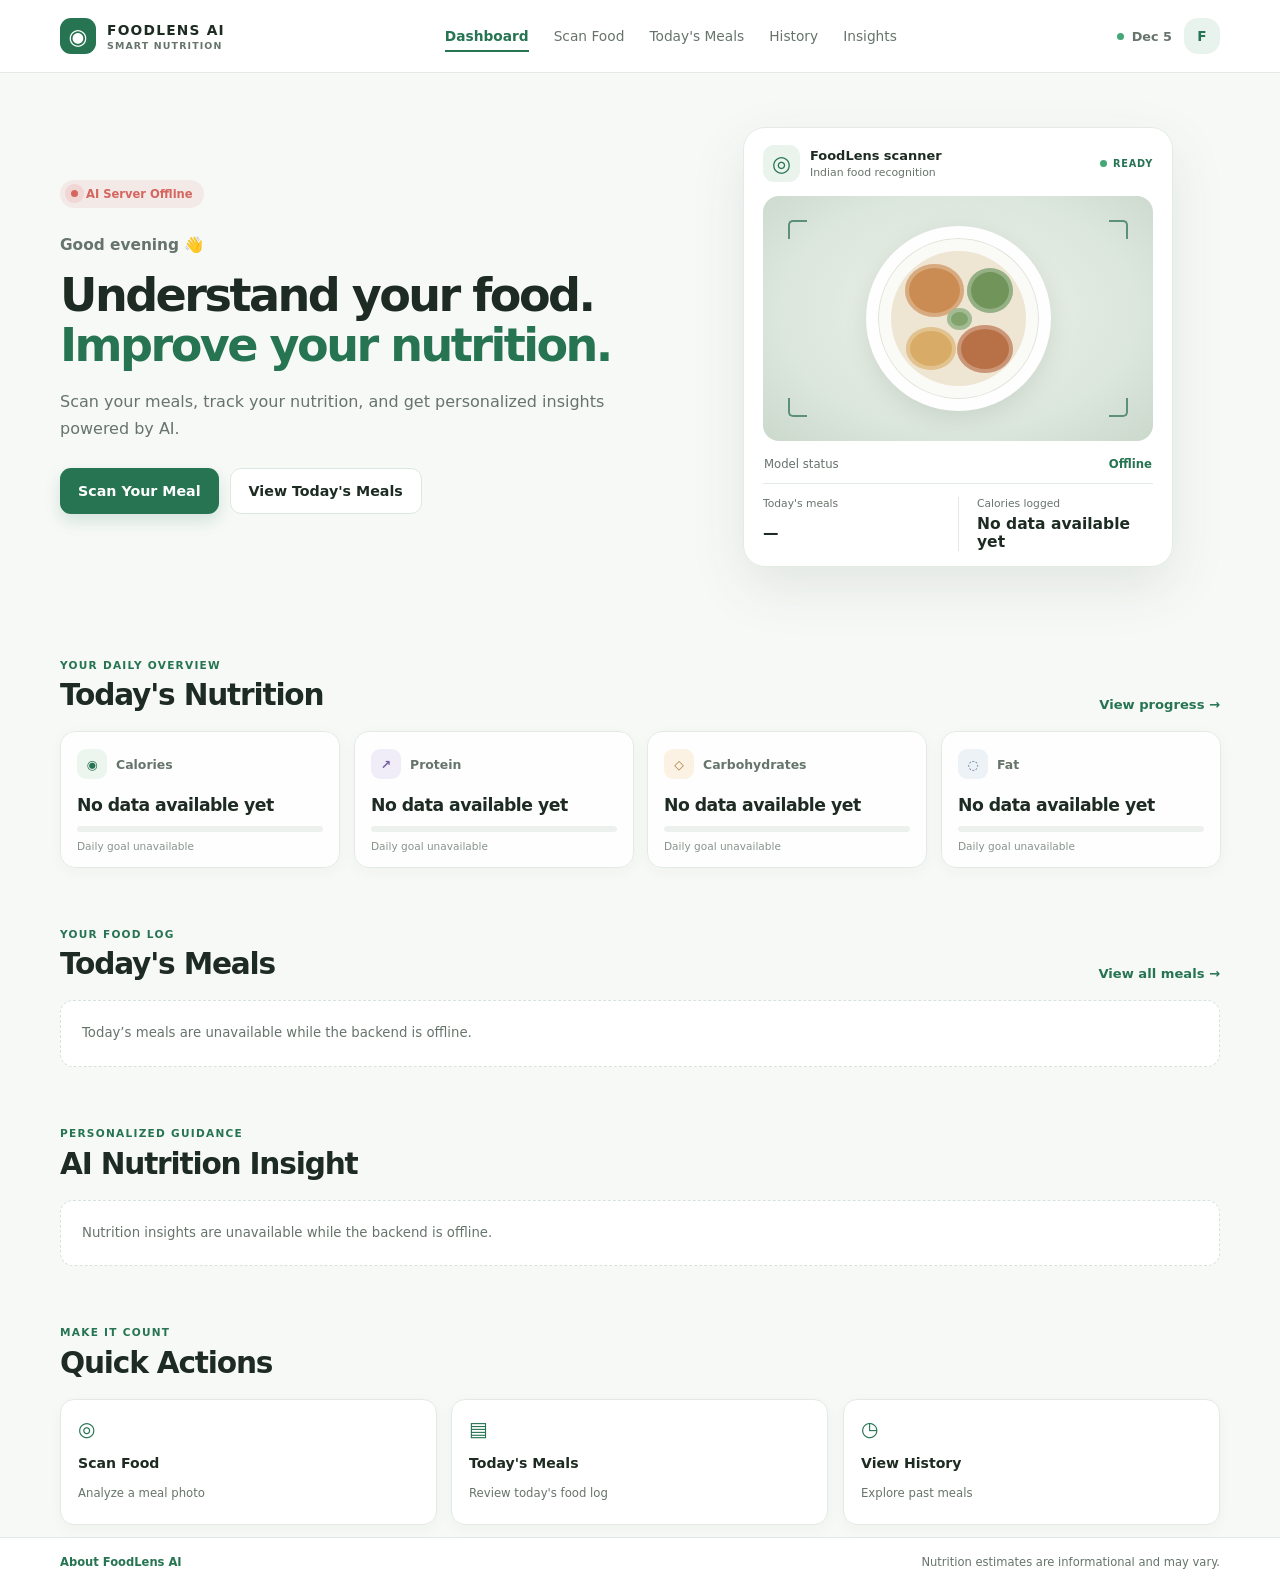
==== commit 1a8ddd5d: "feat: add comprehensive animations (scroll reveal, floating food, ripple, pulse, navbar shadow, skel" ====
--- a/frontend/index.html
+++ b/frontend/index.html
@@ -5,7 +5,7 @@
   <meta name="viewport" content="width=device-width, initial-scale=1" />
   <meta name="description" content="Track meals and understand your nutrition with FoodLens AI." />
   <title>FoodLens AI · Dashboard</title>
-  <link rel="stylesheet" href="css/global.css" /><link rel="stylesheet" href="css/dashboard.css" />
+  <link rel="stylesheet" href="css/global.css" /><link rel="stylesheet" href="css/animations.css" /><link rel="stylesheet" href="css/dashboard.css" />
 </head>
 <body data-page="dashboard">
   <header class="topbar"><nav class="navbar container" aria-label="Main navigation">
@@ -36,5 +36,5 @@
   <footer class="site-footer"><div class="container"><a href="about.html">About FoodLens AI</a><span>Nutrition estimates are informational and may vary.</span></div></footer>
   <div id="meal-modal" class="modal hidden" aria-hidden="true"><div class="modal-backdrop" data-close-meal-modal></div><div class="modal-dialog" role="dialog" aria-modal="true" aria-labelledby="meal-modal-title"><button class="modal-close" aria-label="Close meal details">×</button><span class="eyebrow">Meal details</span><h3 id="meal-modal-title">Meal details</h3><p id="meal-modal-date" class="history-meta"></p><div id="meal-modal-foods" class="meal-modal-foods"></div><div id="meal-modal-nutrition" class="modal-info-grid"></div></div></div>
   <div id="toast-region" class="toast-region" aria-live="polite" aria-atomic="true"></div>
-  <script src="js/api.js"></script><script src="js/global.js"></script><script src="js/dashboard.js"></script>
-</body></html>
+  <script src="js/config.js"></script><script src="js/api.js"></script><script src="js/global.js"></script><script src="js/dashboard.js"></script>
+<script src="js/animations.js"></script></body></html>
--- a/frontend/css/animations.css
+++ b/frontend/css/animations.css
@@ -0,0 +1,313 @@
+/* ==========================================================
+   FoodLens AI - animations.css
+   All micro-animations, scroll reveals, keyframes & effects
+   ========================================================== */
+
+/* ----------------------------------------------------------
+   1. KEYFRAMES
+   ---------------------------------------------------------- */
+
+@keyframes fadeUp {
+  from { opacity: 0; transform: translateY(28px); }
+  to   { opacity: 1; transform: translateY(0); }
+}
+
+@keyframes fadeIn {
+  from { opacity: 0; }
+  to   { opacity: 1; }
+}
+
+@keyframes slideInLeft {
+  from { opacity: 0; transform: translateX(-32px); }
+  to   { opacity: 1; transform: translateX(0); }
+}
+
+@keyframes slideInRight {
+  from { opacity: 0; transform: translateX(32px); }
+  to   { opacity: 1; transform: translateX(0); }
+}
+
+@keyframes scaleIn {
+  from { opacity: 0; transform: scale(0.88); }
+  to   { opacity: 1; transform: scale(1); }
+}
+
+@keyframes floatA {
+  0%, 100% { transform: translateY(0px) rotate(0deg); }
+  33%       { transform: translateY(-10px) rotate(4deg); }
+  66%       { transform: translateY(-5px) rotate(-3deg); }
+}
+@keyframes floatB {
+  0%, 100% { transform: translateY(0px) rotate(0deg); }
+  33%       { transform: translateY(-8px) rotate(-5deg); }
+  66%       { transform: translateY(-14px) rotate(2deg); }
+}
+@keyframes floatC {
+  0%, 100% { transform: translateY(0px) rotate(0deg); }
+  50%       { transform: translateY(-12px) rotate(6deg); }
+}
+@keyframes floatD {
+  0%, 100% { transform: translateY(0px) rotate(0deg); }
+  40%       { transform: translateY(-7px) rotate(-4deg); }
+  80%       { transform: translateY(-11px) rotate(3deg); }
+}
+
+@keyframes scanPulse {
+  0%   { box-shadow: 0 0 0 0 rgba(31, 107, 79, 0.38); }
+  60%  { box-shadow: 0 0 0 16px rgba(31, 107, 79, 0); }
+  100% { box-shadow: 0 0 0 0 rgba(31, 107, 79, 0); }
+}
+
+@keyframes shimmer {
+  from { background-position: -600px 0; }
+  to   { background-position: 600px 0; }
+}
+
+@keyframes dotPulse {
+  0%, 100% { box-shadow: 0 0 0 0   rgba(45, 167, 116, 0.5); }
+  50%       { box-shadow: 0 0 0 8px rgba(45, 167, 116, 0); }
+}
+
+@keyframes progressFill {
+  from { width: 0%; }
+}
+
+@keyframes ripple {
+  from { transform: scale(0); opacity: 0.35; }
+  to   { transform: scale(2.8); opacity: 0; }
+}
+
+@keyframes toastIn {
+  from { opacity: 0; transform: translateY(-8px) scale(0.96); }
+  to   { opacity: 1; transform: translateY(0) scale(1); }
+}
+
+/* ----------------------------------------------------------
+   2. SCROLL REVEAL
+   ---------------------------------------------------------- */
+
+.fl-animate-up,
+.fl-animate-left,
+.fl-animate-right,
+.fl-animate-scale,
+.fl-animate-fade {
+  opacity: 0;
+  will-change: opacity, transform;
+  transition:
+    opacity 0.55s cubic-bezier(0.22, 1, 0.36, 1),
+    transform 0.55s cubic-bezier(0.22, 1, 0.36, 1);
+}
+
+.fl-animate-up    { transform: translateY(30px); }
+.fl-animate-left  { transform: translateX(-30px); }
+.fl-animate-right { transform: translateX(30px); }
+.fl-animate-scale { transform: scale(0.9); }
+.fl-animate-fade  { transform: none; }
+
+.fl-animate-up.fl-reveal,
+.fl-animate-left.fl-reveal,
+.fl-animate-right.fl-reveal,
+.fl-animate-scale.fl-reveal,
+.fl-animate-fade.fl-reveal {
+  opacity: 1;
+  transform: none;
+}
+
+.fl-delay-1 { transition-delay: 0.08s; }
+.fl-delay-2 { transition-delay: 0.16s; }
+.fl-delay-3 { transition-delay: 0.24s; }
+.fl-delay-4 { transition-delay: 0.32s; }
+.fl-delay-5 { transition-delay: 0.40s; }
+
+/* ----------------------------------------------------------
+   3. FLOATING FOOD BLOBS
+   ---------------------------------------------------------- */
+
+.food-1 { animation: floatA 5.5s ease-in-out infinite; }
+.food-2 { animation: floatB 6.2s ease-in-out infinite 0.8s; }
+.food-3 { animation: floatC 7.0s ease-in-out infinite 1.4s; }
+.food-4 { animation: floatD 5.8s ease-in-out infinite 0.4s; }
+
+.showcase-item-one   { animation: floatA 4.8s ease-in-out infinite; }
+.showcase-item-two   { animation: floatB 5.6s ease-in-out infinite 0.6s; }
+.showcase-item-three { animation: floatC 6.4s ease-in-out infinite 1.2s; }
+.showcase-item-four  { animation: floatD 5.2s ease-in-out infinite 0.3s; }
+.showcase-item-five  { animation: floatA 7.0s ease-in-out infinite 1.8s; }
+
+/* ----------------------------------------------------------
+   4. STATUS DOT PULSE
+   ---------------------------------------------------------- */
+
+.status-dot {
+  animation: dotPulse 2.2s ease-in-out infinite;
+}
+
+/* ----------------------------------------------------------
+   5. HERO ENTRANCE
+   ---------------------------------------------------------- */
+
+.hero-content {
+  animation: fadeUp 0.65s cubic-bezier(0.22, 1, 0.36, 1) both;
+}
+.hero-visual {
+  animation: fadeUp 0.75s cubic-bezier(0.22, 1, 0.36, 1) 0.12s both;
+}
+.hero-greeting {
+  animation: slideInLeft 0.5s cubic-bezier(0.22, 1, 0.36, 1) 0.1s both;
+}
+.hero h1 {
+  animation: fadeUp 0.6s cubic-bezier(0.22, 1, 0.36, 1) 0.18s both;
+}
+.hero-actions {
+  animation: fadeUp 0.6s cubic-bezier(0.22, 1, 0.36, 1) 0.36s both;
+}
+
+/* ----------------------------------------------------------
+   6. SCANNER SHOWCASE
+   ---------------------------------------------------------- */
+
+.showcase-rim {
+  animation: scanPulse 2.8s ease-out infinite;
+}
+.scanner-showcase {
+  animation: scaleIn 0.7s cubic-bezier(0.22, 1, 0.36, 1) 0.2s both;
+}
+
+/* ----------------------------------------------------------
+   7. CARD HOVER LIFTS
+   ---------------------------------------------------------- */
+
+.nutrition-card,
+.detection-card,
+.quick-action-card,
+.suggestion-card,
+.history-card-button,
+.mini-stat {
+  transition:
+    transform 0.22s cubic-bezier(0.22, 1, 0.36, 1),
+    box-shadow 0.22s cubic-bezier(0.22, 1, 0.36, 1),
+    border-color 0.22s ease;
+}
+
+.nutrition-card:hover,
+.detection-card:hover,
+.suggestion-card:hover,
+.mini-stat:hover {
+  transform: translateY(-4px) scale(1.012);
+  box-shadow: 0 18px 42px rgba(27, 44, 35, 0.13);
+}
+
+/* ----------------------------------------------------------
+   8. PROGRESS BAR ANIMATED FILL
+   ---------------------------------------------------------- */
+
+.progress-bar {
+  animation: progressFill 1s cubic-bezier(0.22, 1, 0.36, 1) both;
+  animation-play-state: paused;
+}
+.progress-bar.fl-reveal {
+  animation-play-state: running;
+}
+
+/* ----------------------------------------------------------
+   9. SKELETON SHIMMER
+   ---------------------------------------------------------- */
+
+.fl-skeleton {
+  background: linear-gradient(
+    90deg,
+    #f0f0eb 25%,
+    #e4eae5 50%,
+    #f0f0eb 75%
+  );
+  background-size: 600px 100%;
+  animation: shimmer 1.4s infinite linear;
+  border-radius: 10px;
+  color: transparent !important;
+  pointer-events: none;
+  user-select: none;
+}
+.fl-skeleton * { visibility: hidden; }
+
+/* ----------------------------------------------------------
+   10. BUTTON RIPPLE
+   ---------------------------------------------------------- */
+
+.primary-btn,
+.secondary-btn {
+  position: relative;
+  overflow: hidden;
+}
+.primary-btn .ripple-wave,
+.secondary-btn .ripple-wave {
+  position: absolute;
+  border-radius: 50%;
+  width: 60px;
+  height: 60px;
+  margin-top: -30px;
+  margin-left: -30px;
+  background: rgba(255, 255, 255, 0.35);
+  pointer-events: none;
+  animation: ripple 0.55s linear forwards;
+}
+
+/* ----------------------------------------------------------
+   11. NAVBAR SCROLL SHADOW
+   ---------------------------------------------------------- */
+
+.topbar {
+  transition: box-shadow 0.3s ease, background 0.3s ease;
+}
+.topbar.scrolled {
+  box-shadow: 0 4px 28px rgba(27, 44, 35, 0.1);
+  background: rgba(249, 247, 242, 0.96);
+}
+
+/* ----------------------------------------------------------
+   12. TOAST OVERRIDE
+   ---------------------------------------------------------- */
+
+.toast {
+  animation: toastIn 0.25s cubic-bezier(0.22, 1, 0.36, 1);
+}
+
+/* ----------------------------------------------------------
+   13. BRAND ICON SPIN ON HOVER
+   ---------------------------------------------------------- */
+
+.brand-icon {
+  transition: transform 0.3s ease;
+}
+.brand:hover .brand-icon {
+  transform: rotate(20deg) scale(1.1);
+}
+
+/* ----------------------------------------------------------
+   14. PAGE ENTRANCE
+   ---------------------------------------------------------- */
+
+.page-content {
+  animation: fadeIn 0.4s ease both;
+}
+.page-heading {
+  animation: fadeUp 0.5s cubic-bezier(0.22, 1, 0.36, 1) both;
+}
+
+/* ----------------------------------------------------------
+   15. REDUCED MOTION
+   ---------------------------------------------------------- */
+
+@media (prefers-reduced-motion: reduce) {
+  .food-1, .food-2, .food-3, .food-4,
+  .showcase-item-one, .showcase-item-two,
+  .showcase-item-three, .showcase-item-four, .showcase-item-five,
+  .status-dot, .showcase-rim, .fl-skeleton {
+    animation: none !important;
+  }
+  .fl-animate-up, .fl-animate-left,
+  .fl-animate-right, .fl-animate-scale, .fl-animate-fade {
+    opacity: 1 !important;
+    transform: none !important;
+    transition: none !important;
+  }
+}
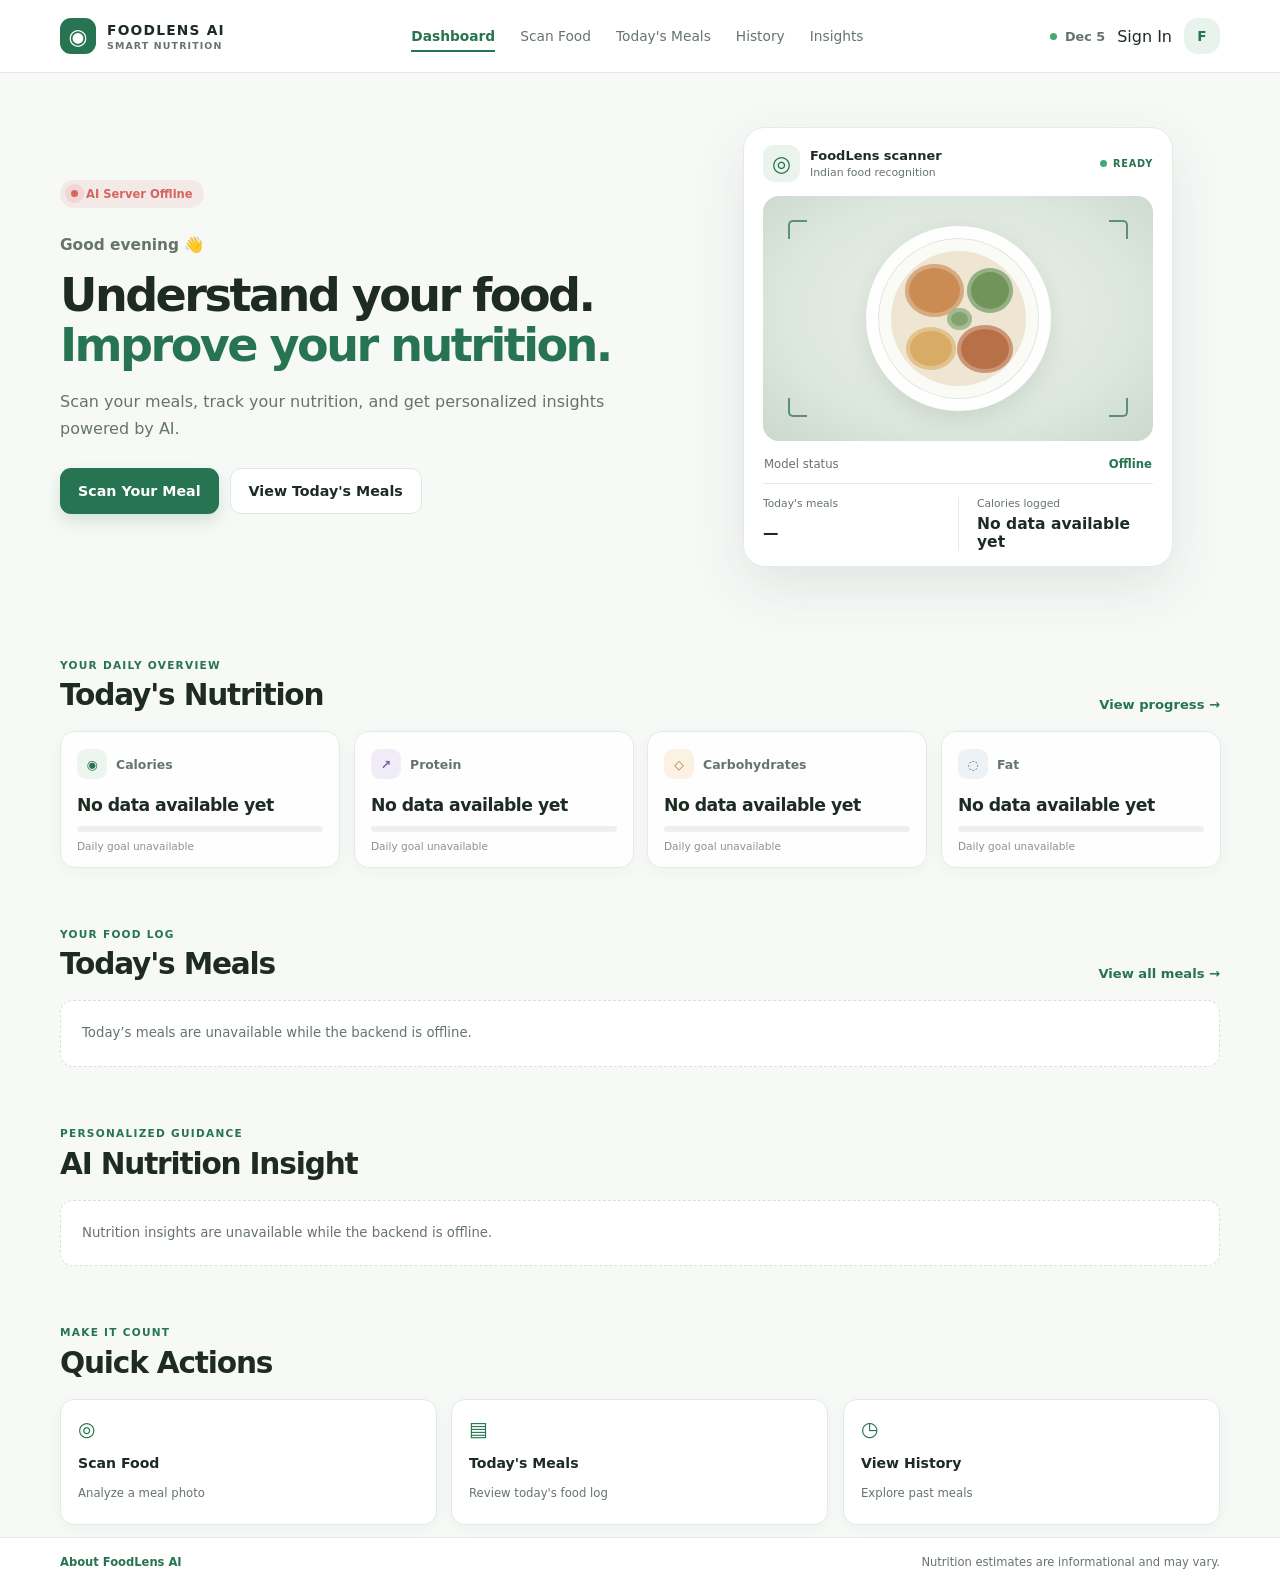
==== commit f4c42a1b: "feat: add weight & goal nutrition targets, personalized recommendations, and user auth/login" ====
--- a/frontend/index.html
+++ b/frontend/index.html
@@ -36,5 +36,5 @@
   <footer class="site-footer"><div class="container"><a href="about.html">About FoodLens AI</a><span>Nutrition estimates are informational and may vary.</span></div></footer>
   <div id="meal-modal" class="modal hidden" aria-hidden="true"><div class="modal-backdrop" data-close-meal-modal></div><div class="modal-dialog" role="dialog" aria-modal="true" aria-labelledby="meal-modal-title"><button class="modal-close" aria-label="Close meal details">×</button><span class="eyebrow">Meal details</span><h3 id="meal-modal-title">Meal details</h3><p id="meal-modal-date" class="history-meta"></p><div id="meal-modal-foods" class="meal-modal-foods"></div><div id="meal-modal-nutrition" class="modal-info-grid"></div></div></div>
   <div id="toast-region" class="toast-region" aria-live="polite" aria-atomic="true"></div>
-  <script src="js/config.js"></script><script src="js/api.js"></script><script src="js/global.js"></script><script src="js/dashboard.js"></script>
+  <script src="js/config.js"></script><script src="js/api.js"></script><script src="js/auth.js"></script><script src="js/global.js"></script><script src="js/dashboard.js"></script>
 <script src="js/animations.js"></script></body></html>
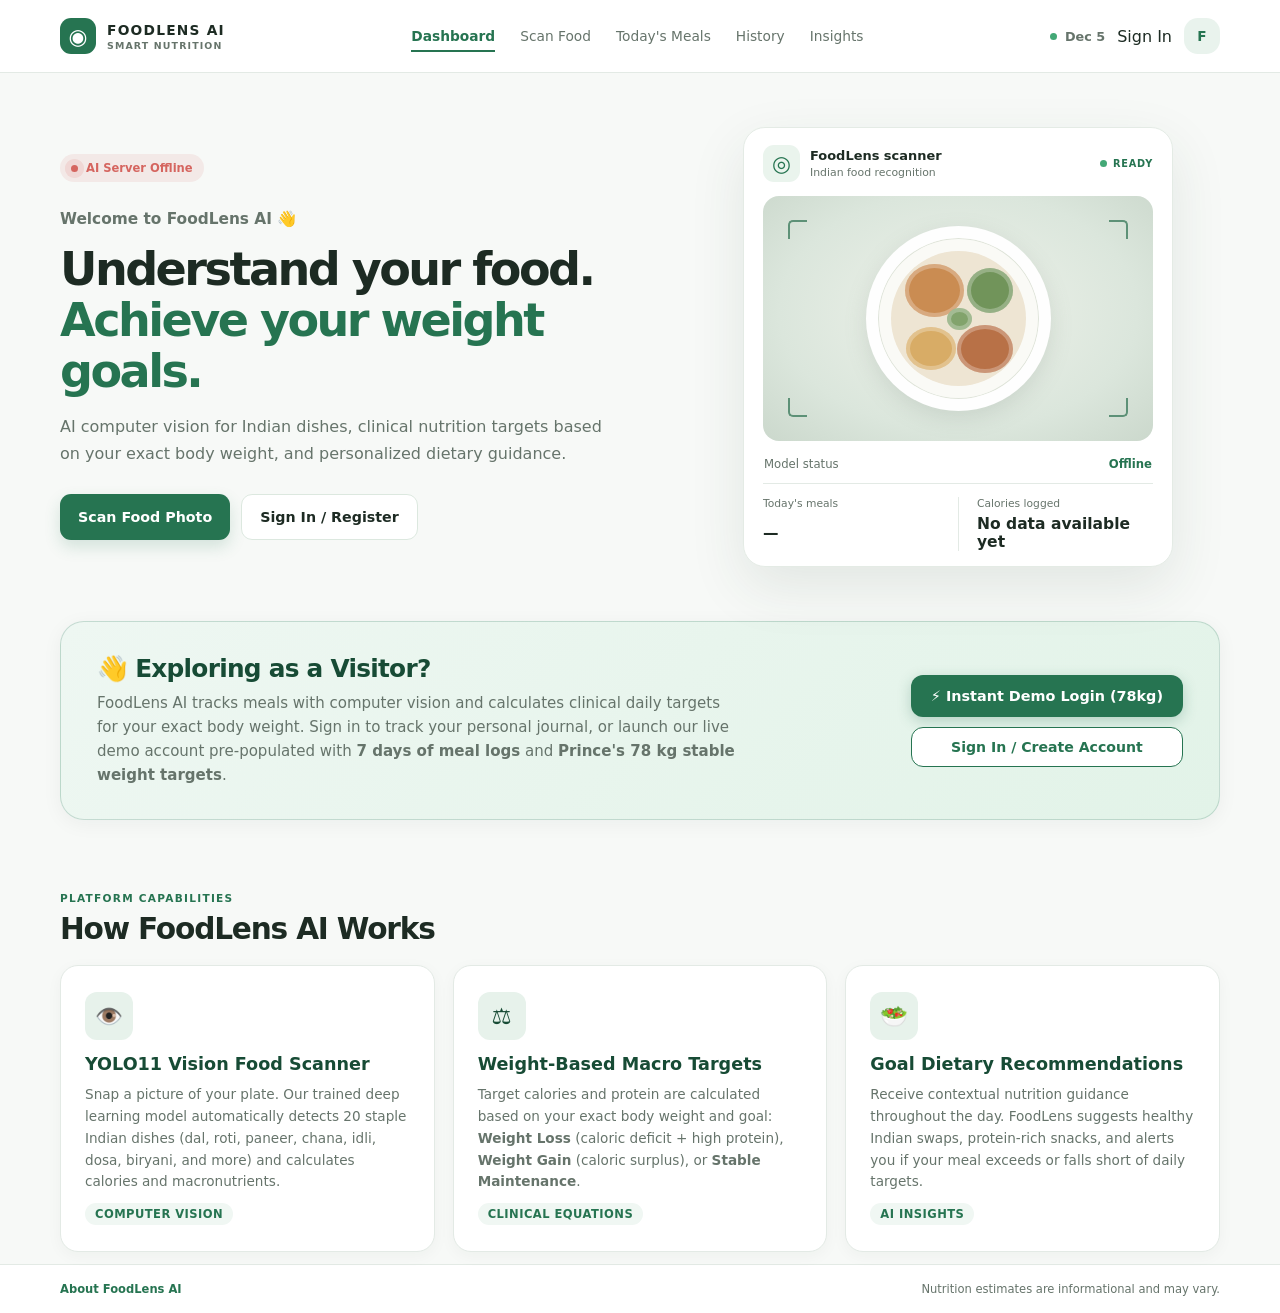
==== commit d0b948b6: "feat: add demo user prince (78kg, stable weight), 7-day meal history seed, and visitor information v" ====
--- a/frontend/index.html
+++ b/frontend/index.html
@@ -5,36 +5,228 @@
   <meta name="viewport" content="width=device-width, initial-scale=1" />
   <meta name="description" content="Track meals and understand your nutrition with FoodLens AI." />
   <title>FoodLens AI · Dashboard</title>
-  <link rel="stylesheet" href="css/global.css" /><link rel="stylesheet" href="css/animations.css" /><link rel="stylesheet" href="css/dashboard.css" />
+  <link rel="stylesheet" href="css/global.css" />
+  <link rel="stylesheet" href="css/animations.css" />
+  <link rel="stylesheet" href="css/dashboard.css" />
 </head>
 <body data-page="dashboard">
-  <header class="topbar"><nav class="navbar container" aria-label="Main navigation">
-    <a class="brand" href="index.html" aria-label="FoodLens AI dashboard"><span class="brand-icon">◉</span><span class="brand-copy"><strong>FOODLENS AI</strong><small>SMART NUTRITION</small></span></a>
-    <button class="nav-toggle" aria-label="Toggle navigation menu" aria-expanded="false" aria-controls="nav-menu"><span></span><span></span><span></span></button>
-    <div class="nav-menu" id="nav-menu"><a data-page="dashboard" href="index.html">Dashboard</a><a data-page="scan" href="scan.html">Scan Food</a><a data-page="today" href="today.html">Today's Meals</a><a data-page="history" href="history.html">History</a><a data-page="insights" href="insights.html">Insights</a></div>
-    <div class="nav-actions"><span class="today-indicator"><span class="today-indicator-dot"></span><span id="today-date">Today</span></span><a class="profile-button" href="profile.html" aria-label="Profile and nutrition goals">F</a></div>
-  </nav></header>
+  <header class="topbar">
+    <nav class="navbar container" aria-label="Main navigation">
+      <a class="brand" href="index.html" aria-label="FoodLens AI dashboard">
+        <span class="brand-icon">◉</span>
+        <span class="brand-copy"><strong>FOODLENS AI</strong><small>SMART NUTRITION</small></span>
+      </a>
+      <button class="nav-toggle" aria-label="Toggle navigation menu" aria-expanded="false" aria-controls="nav-menu">
+        <span></span><span></span><span></span>
+      </button>
+      <div class="nav-menu" id="nav-menu">
+        <a data-page="dashboard" href="index.html">Dashboard</a>
+        <a data-page="scan" href="scan.html">Scan Food</a>
+        <a data-page="today" href="today.html">Today's Meals</a>
+        <a data-page="history" href="history.html">History</a>
+        <a data-page="insights" href="insights.html">Insights</a>
+      </div>
+      <div class="nav-actions">
+        <span class="today-indicator">
+          <span class="today-indicator-dot"></span>
+          <span id="today-date">Today</span>
+        </span>
+        <a class="profile-button" href="profile.html" aria-label="Profile and nutrition goals">F</a>
+      </div>
+    </nav>
+  </header>
+
   <main>
+    <!-- Main Hero Banner -->
     <section class="hero container" id="home">
-      <div class="hero-content"><div class="status-pill" id="backend-status" aria-live="polite"><span class="status-dot"></span><span>Connecting to FoodLens…</span></div>
-        <p class="hero-greeting" id="hero-greeting">Welcome back</p><h1>Understand your food.<br /><span>Improve your nutrition.</span></h1>
-        <p>Scan your meals, track your nutrition, and get personalized insights powered by AI.</p>
-        <div class="hero-actions"><a href="scan.html" class="primary-btn">Scan Your Meal</a><a href="today.html" class="secondary-btn">View Today's Meals</a></div>
+      <div class="hero-content">
+        <div class="status-pill" id="backend-status" aria-live="polite">
+          <span class="status-dot"></span><span>Connecting to FoodLens…</span>
+        </div>
+        <p class="hero-greeting" id="hero-greeting">Welcome to FoodLens AI</p>
+        <h1>Understand your food.<br /><span>Achieve your weight goals.</span></h1>
+        <p>AI computer vision for Indian dishes, clinical nutrition targets based on your exact body weight, and personalized dietary guidance.</p>
+        <div class="hero-actions" id="hero-actions">
+          <a href="scan.html" class="primary-btn">Scan Food Photo</a>
+          <a href="login.html" class="secondary-btn" id="hero-secondary-btn">Sign In / Register</a>
+        </div>
         <div class="meal-type-badge" id="meal-type-badge"></div>
       </div>
-      <div class="hero-visual" aria-label="FoodLens AI meal scanner"><div class="scanner-showcase">
-        <div class="showcase-header"><span class="showcase-icon">◎</span><div><strong>FoodLens scanner</strong><small>Indian food recognition</small></div><span class="showcase-ready"><i></i> READY</span></div>
-        <div class="showcase-plate" aria-hidden="true"><div class="showcase-rim"><div class="showcase-food"><span class="showcase-item showcase-item-one"></span><span class="showcase-item showcase-item-two"></span><span class="showcase-item showcase-item-three"></span><span class="showcase-item showcase-item-four"></span><span class="showcase-item showcase-item-five"></span></div></div><span class="scan-corner corner-one"></span><span class="scan-corner corner-two"></span><span class="scan-corner corner-three"></span><span class="scan-corner corner-four"></span></div>
-        <div class="showcase-footer"><span>Model status</span><strong id="showcase-model-status">Connecting…</strong></div><div class="showcase-summary"><div><span>Today's meals</span><strong id="hero-meal-count">—</strong></div><div><span>Calories logged</span><strong id="hero-calories">—</strong></div></div>
-      </div></div>
+      <div class="hero-visual" aria-label="FoodLens AI meal scanner">
+        <div class="scanner-showcase">
+          <div class="showcase-header">
+            <span class="showcase-icon">◎</span>
+            <div><strong>FoodLens scanner</strong><small>Indian food recognition</small></div>
+            <span class="showcase-ready"><i></i> READY</span>
+          </div>
+          <div class="showcase-plate" aria-hidden="true">
+            <div class="showcase-rim">
+              <div class="showcase-food">
+                <span class="showcase-item showcase-item-one"></span>
+                <span class="showcase-item showcase-item-two"></span>
+                <span class="showcase-item showcase-item-three"></span>
+                <span class="showcase-item showcase-item-four"></span>
+                <span class="showcase-item showcase-item-five"></span>
+              </div>
+            </div>
+            <span class="scan-corner corner-one"></span>
+            <span class="scan-corner corner-two"></span>
+            <span class="scan-corner corner-three"></span>
+            <span class="scan-corner corner-four"></span>
+          </div>
+          <div class="showcase-footer">
+            <span>Model status</span>
+            <strong id="showcase-model-status">Connecting…</strong>
+          </div>
+          <div class="showcase-summary">
+            <div><span>Today's meals</span><strong id="hero-meal-count">—</strong></div>
+            <div><span>Calories logged</span><strong id="hero-calories">—</strong></div>
+          </div>
+        </div>
+      </div>
     </section>
-    <section class="container section-block"><div class="section-heading section-heading-row"><div><span class="eyebrow">Your daily overview</span><h2>Today's Nutrition</h2></div><a class="text-link" href="insights.html">View progress →</a></div><div id="daily-progress" class="daily-progress"><div class="loading-state">Loading nutrition progress…</div></div></section>
-    <section class="container section-block"><div class="section-heading section-heading-row"><div><span class="eyebrow">Your food log</span><h2>Today's Meals</h2></div><a class="text-link" href="today.html">View all meals →</a></div><div id="dashboard-meals" class="history-list"><div class="loading-state">Loading meals…</div></div></section>
-    <section class="container section-block"><div class="section-heading"><span class="eyebrow">Personalized guidance</span><h2>AI Nutrition Insight</h2></div><div id="dashboard-insight"><div class="loading-state">Loading insights…</div></div></section>
-    <section class="container section-block quick-actions"><div class="section-heading"><span class="eyebrow">Make it count</span><h2>Quick Actions</h2></div><div class="quick-action-grid"><a class="quick-action-card" href="scan.html"><span aria-hidden="true">◎</span><strong>Scan Food</strong><small>Analyze a meal photo</small></a><a class="quick-action-card" href="today.html"><span aria-hidden="true">▤</span><strong>Today's Meals</strong><small>Review today's food log</small></a><a class="quick-action-card" href="history.html"><span aria-hidden="true">◷</span><strong>View History</strong><small>Explore past meals</small></a></div></section>
+
+    <!-- SECTION A: VISITOR INFORMATION VIEW (Shown to non-logged in visitors) -->
+    <div id="visitor-view" class="container">
+      <div class="visitor-welcome-banner">
+        <div class="visitor-welcome-copy">
+          <h2>👋 Exploring as a Visitor?</h2>
+          <p>
+            FoodLens AI tracks meals with computer vision and calculates clinical daily targets for your exact body weight. 
+            Sign in to track your personal journal, or launch our live demo account pre-populated with <strong>7 days of meal logs</strong> and <strong>Prince's 78 kg stable weight targets</strong>.
+          </p>
+        </div>
+        <div class="visitor-welcome-actions">
+          <button class="btn-demo-primary" id="visitor-launch-demo-btn" type="button">
+            ⚡ Instant Demo Login (78kg)
+          </button>
+          <a class="btn-signin-secondary" href="login.html">
+            Sign In / Create Account
+          </a>
+        </div>
+      </div>
+
+      <section class="section-block">
+        <div class="section-heading">
+          <span class="eyebrow">Platform Capabilities</span>
+          <h2>How FoodLens AI Works</h2>
+        </div>
+        <div class="visitor-features-grid">
+          <article class="visitor-feature-card">
+            <div class="visitor-feature-icon">👁️</div>
+            <h3>YOLO11 Vision Food Scanner</h3>
+            <p>
+              Snap a picture of your plate. Our trained deep learning model automatically detects 20 staple Indian dishes (dal, roti, paneer, chana, idli, dosa, biryani, and more) and calculates calories and macronutrients.
+            </p>
+            <span class="visitor-feature-tag">Computer Vision</span>
+          </article>
+
+          <article class="visitor-feature-card">
+            <div class="visitor-feature-icon">⚖️</div>
+            <h3>Weight-Based Macro Targets</h3>
+            <p>
+              Target calories and protein are calculated based on your exact body weight and goal: 
+              <strong>Weight Loss</strong> (caloric deficit + high protein), <strong>Weight Gain</strong> (caloric surplus), or <strong>Stable Maintenance</strong>.
+            </p>
+            <span class="visitor-feature-tag">Clinical Equations</span>
+          </article>
+
+          <article class="visitor-feature-card">
+            <div class="visitor-feature-icon">🥗</div>
+            <h3>Goal Dietary Recommendations</h3>
+            <p>
+              Receive contextual nutrition guidance throughout the day. FoodLens suggests healthy Indian swaps, protein-rich snacks, and alerts you if your meal exceeds or falls short of daily targets.
+            </p>
+            <span class="visitor-feature-tag">AI Insights</span>
+          </article>
+        </div>
+      </section>
+    </div>
+
+    <!-- SECTION B: LOGGED-IN USER DASHBOARD VIEW (Shown when authenticated) -->
+    <div id="user-dashboard-view">
+      <section class="container section-block">
+        <div class="section-heading section-heading-row">
+          <div><span class="eyebrow">Your daily overview</span><h2>Today's Nutrition</h2></div>
+          <a class="text-link" href="insights.html">View weekly progress →</a>
+        </div>
+        <div id="daily-progress" class="daily-progress">
+          <div class="loading-state">Loading nutrition progress…</div>
+        </div>
+      </section>
+
+      <section class="container section-block">
+        <div class="section-heading section-heading-row">
+          <div><span class="eyebrow">Your food log</span><h2>Today's Meals</h2></div>
+          <a class="text-link" href="today.html">View all meals →</a>
+        </div>
+        <div id="dashboard-meals" class="history-list">
+          <div class="loading-state">Loading meals…</div>
+        </div>
+      </section>
+
+      <section class="container section-block">
+        <div class="section-heading">
+          <span class="eyebrow">Personalized guidance</span>
+          <h2>AI Nutrition Insight</h2>
+        </div>
+        <div id="dashboard-insight">
+          <div class="loading-state">Loading insights…</div>
+        </div>
+      </section>
+
+      <section class="container section-block quick-actions">
+        <div class="section-heading">
+          <span class="eyebrow">Make it count</span>
+          <h2>Quick Actions</h2>
+        </div>
+        <div class="quick-action-grid">
+          <a class="quick-action-card" href="scan.html">
+            <span aria-hidden="true">◎</span>
+            <strong>Scan Food</strong>
+            <small>Analyze a meal photo</small>
+          </a>
+          <a class="quick-action-card" href="today.html">
+            <span aria-hidden="true">▤</span>
+            <strong>Today's Meals</strong>
+            <small>Review today's food log</small>
+          </a>
+          <a class="quick-action-card" href="history.html">
+            <span aria-hidden="true">◷</span>
+            <strong>View History</strong>
+            <small>Explore 7-day past meals</small>
+          </a>
+        </div>
+      </section>
+    </div>
   </main>
-  <footer class="site-footer"><div class="container"><a href="about.html">About FoodLens AI</a><span>Nutrition estimates are informational and may vary.</span></div></footer>
-  <div id="meal-modal" class="modal hidden" aria-hidden="true"><div class="modal-backdrop" data-close-meal-modal></div><div class="modal-dialog" role="dialog" aria-modal="true" aria-labelledby="meal-modal-title"><button class="modal-close" aria-label="Close meal details">×</button><span class="eyebrow">Meal details</span><h3 id="meal-modal-title">Meal details</h3><p id="meal-modal-date" class="history-meta"></p><div id="meal-modal-foods" class="meal-modal-foods"></div><div id="meal-modal-nutrition" class="modal-info-grid"></div></div></div>
+
+  <footer class="site-footer">
+    <div class="container">
+      <a href="about.html">About FoodLens AI</a>
+      <span>Nutrition estimates are informational and may vary.</span>
+    </div>
+  </footer>
+
+  <div id="meal-modal" class="modal hidden" aria-hidden="true">
+    <div class="modal-backdrop" data-close-meal-modal></div>
+    <div class="modal-dialog" role="dialog" aria-modal="true" aria-labelledby="meal-modal-title">
+      <button class="modal-close" aria-label="Close meal details">×</button>
+      <span class="eyebrow">Meal details</span>
+      <h3 id="meal-modal-title">Meal details</h3>
+      <p id="meal-modal-date" class="history-meta"></p>
+      <div id="meal-modal-foods" class="meal-modal-foods"></div>
+      <div id="meal-modal-nutrition" class="modal-info-grid"></div>
+    </div>
+  </div>
+
   <div id="toast-region" class="toast-region" aria-live="polite" aria-atomic="true"></div>
-  <script src="js/config.js"></script><script src="js/api.js"></script><script src="js/auth.js"></script><script src="js/global.js"></script><script src="js/dashboard.js"></script>
-<script src="js/animations.js"></script></body></html>
+
+  <script src="js/config.js"></script>
+  <script src="js/api.js"></script>
+  <script src="js/auth.js"></script>
+  <script src="js/global.js"></script>
+  <script src="js/dashboard.js"></script>
+  <script src="js/animations.js"></script>
+</body>
+</html>
--- a/frontend/css/global.css
+++ b/frontend/css/global.css
@@ -36,4 +36,49 @@
 @media (max-width: 520px) {
   .page-content { padding-bottom: 42px; }
   .quick-action-grid, .process-grid, .profile-info-grid { grid-template-columns: 1fr; }
+}
+
+.guest-callout-card {
+  display: flex;
+  justify-content: space-between;
+  align-items: center;
+  gap: 18px;
+  padding: 18px 22px;
+  background: linear-gradient(135deg, #fff9ee 0%, #fff4df 100%);
+  border: 1px solid rgba(247, 169, 59, 0.35);
+  border-radius: var(--radius-md);
+  margin-top: 14px;
+  margin-bottom: 24px;
+}
+.guest-callout-card strong {
+  display: block;
+  font-size: 0.95rem;
+  color: #7b4a08;
+  margin-bottom: 2px;
+}
+.guest-callout-card p {
+  margin: 0;
+  font-size: 0.82rem;
+  color: #925c14;
+}
+.guest-callout-card a {
+  padding: 9px 18px;
+  background: var(--secondary);
+  color: #fff;
+  border-radius: 999px;
+  font-size: 0.82rem;
+  font-weight: 700;
+  white-space: nowrap;
+  box-shadow: 0 4px 12px rgba(247, 169, 59, 0.3);
+  transition: all 0.2s ease;
+}
+.guest-callout-card a:hover {
+  transform: translateY(-1px);
+  filter: brightness(1.05);
+}
+@media (max-width: 600px) {
+  .guest-callout-card {
+    flex-direction: column;
+    align-items: flex-start;
+  }
 }
--- a/frontend/css/dashboard.css
+++ b/frontend/css/dashboard.css
@@ -1 +1,157 @@
-.dashboard-latest .history-list { grid-template-columns: repeat(auto-fit, minmax(230px, 1fr)); }+/* FoodLens AI - Dashboard & Visitor Landing Styles */
+.dashboard-latest .history-list {
+  grid-template-columns: repeat(auto-fit, minmax(230px, 1fr));
+}
+
+/* Visitor Information Showcase */
+.visitor-welcome-banner {
+  background: linear-gradient(135deg, #eef7f2 0%, #e2f3e8 100%);
+  border: 1px solid rgba(31, 107, 79, 0.2);
+  border-radius: var(--radius-lg);
+  padding: 32px 36px;
+  margin-top: 10px;
+  margin-bottom: 24px;
+  box-shadow: 0 4px 20px rgba(27, 44, 35, 0.05);
+  display: flex;
+  justify-content: space-between;
+  align-items: center;
+  gap: 24px;
+}
+
+.visitor-welcome-copy h2 {
+  margin: 0 0 8px;
+  font-size: 1.55rem;
+  color: var(--primary-deep);
+  letter-spacing: -0.03em;
+}
+
+.visitor-welcome-copy p {
+  margin: 0;
+  color: var(--muted);
+  font-size: 0.94rem;
+  line-height: 1.6;
+  max-width: 640px;
+}
+
+.visitor-welcome-actions {
+  display: flex;
+  flex-direction: column;
+  gap: 10px;
+  min-width: 220px;
+}
+
+.btn-demo-primary {
+  padding: 13px 20px;
+  background: var(--primary);
+  color: #fff;
+  border: none;
+  border-radius: 12px;
+  font-size: 0.9rem;
+  font-weight: 700;
+  cursor: pointer;
+  text-align: center;
+  box-shadow: 0 4px 14px rgba(31, 107, 79, 0.25);
+  transition: all 0.2s ease;
+  display: flex;
+  align-items: center;
+  justify-content: center;
+  gap: 6px;
+}
+
+.btn-demo-primary:hover {
+  background: var(--primary-deep);
+  transform: translateY(-1px);
+}
+
+.btn-signin-secondary {
+  padding: 11px 20px;
+  background: #fff;
+  color: var(--primary);
+  border: 1px solid var(--primary);
+  border-radius: 12px;
+  font-size: 0.88rem;
+  font-weight: 650;
+  text-align: center;
+  transition: all 0.2s ease;
+}
+
+.btn-signin-secondary:hover {
+  background: #f0f8f3;
+}
+
+/* Visitor Feature Information Cards */
+.visitor-features-grid {
+  display: grid;
+  grid-template-columns: repeat(3, 1fr);
+  gap: 18px;
+  margin-top: 14px;
+}
+
+.visitor-feature-card {
+  background: #fff;
+  border: 1px solid var(--line);
+  border-radius: 18px;
+  padding: 26px 24px;
+  box-shadow: 0 4px 16px rgba(27, 44, 35, 0.04);
+  display: flex;
+  flex-direction: column;
+  gap: 10px;
+  transition: transform 0.2s ease, box-shadow 0.2s ease;
+}
+
+.visitor-feature-card:hover {
+  transform: translateY(-3px);
+  box-shadow: var(--shadow);
+}
+
+.visitor-feature-icon {
+  width: 48px;
+  height: 48px;
+  border-radius: 12px;
+  background: var(--accent);
+  color: var(--primary-deep);
+  display: grid;
+  place-items: center;
+  font-size: 1.4rem;
+  font-weight: 800;
+}
+
+.visitor-feature-card h3 {
+  margin: 4px 0 0;
+  font-size: 1.1rem;
+  color: var(--primary-deep);
+}
+
+.visitor-feature-card p {
+  margin: 0;
+  font-size: 0.85rem;
+  color: var(--muted);
+  line-height: 1.6;
+}
+
+.visitor-feature-tag {
+  margin-top: auto;
+  align-self: flex-start;
+  font-size: 0.72rem;
+  font-weight: 750;
+  color: var(--primary);
+  background: #f0f7f3;
+  padding: 4px 10px;
+  border-radius: 999px;
+  letter-spacing: 0.04em;
+  text-transform: uppercase;
+}
+
+@media (max-width: 820px) {
+  .visitor-welcome-banner {
+    flex-direction: column;
+    align-items: flex-start;
+    padding: 24px 22px;
+  }
+  .visitor-welcome-actions {
+    width: 100%;
+  }
+  .visitor-features-grid {
+    grid-template-columns: 1fr;
+  }
+}
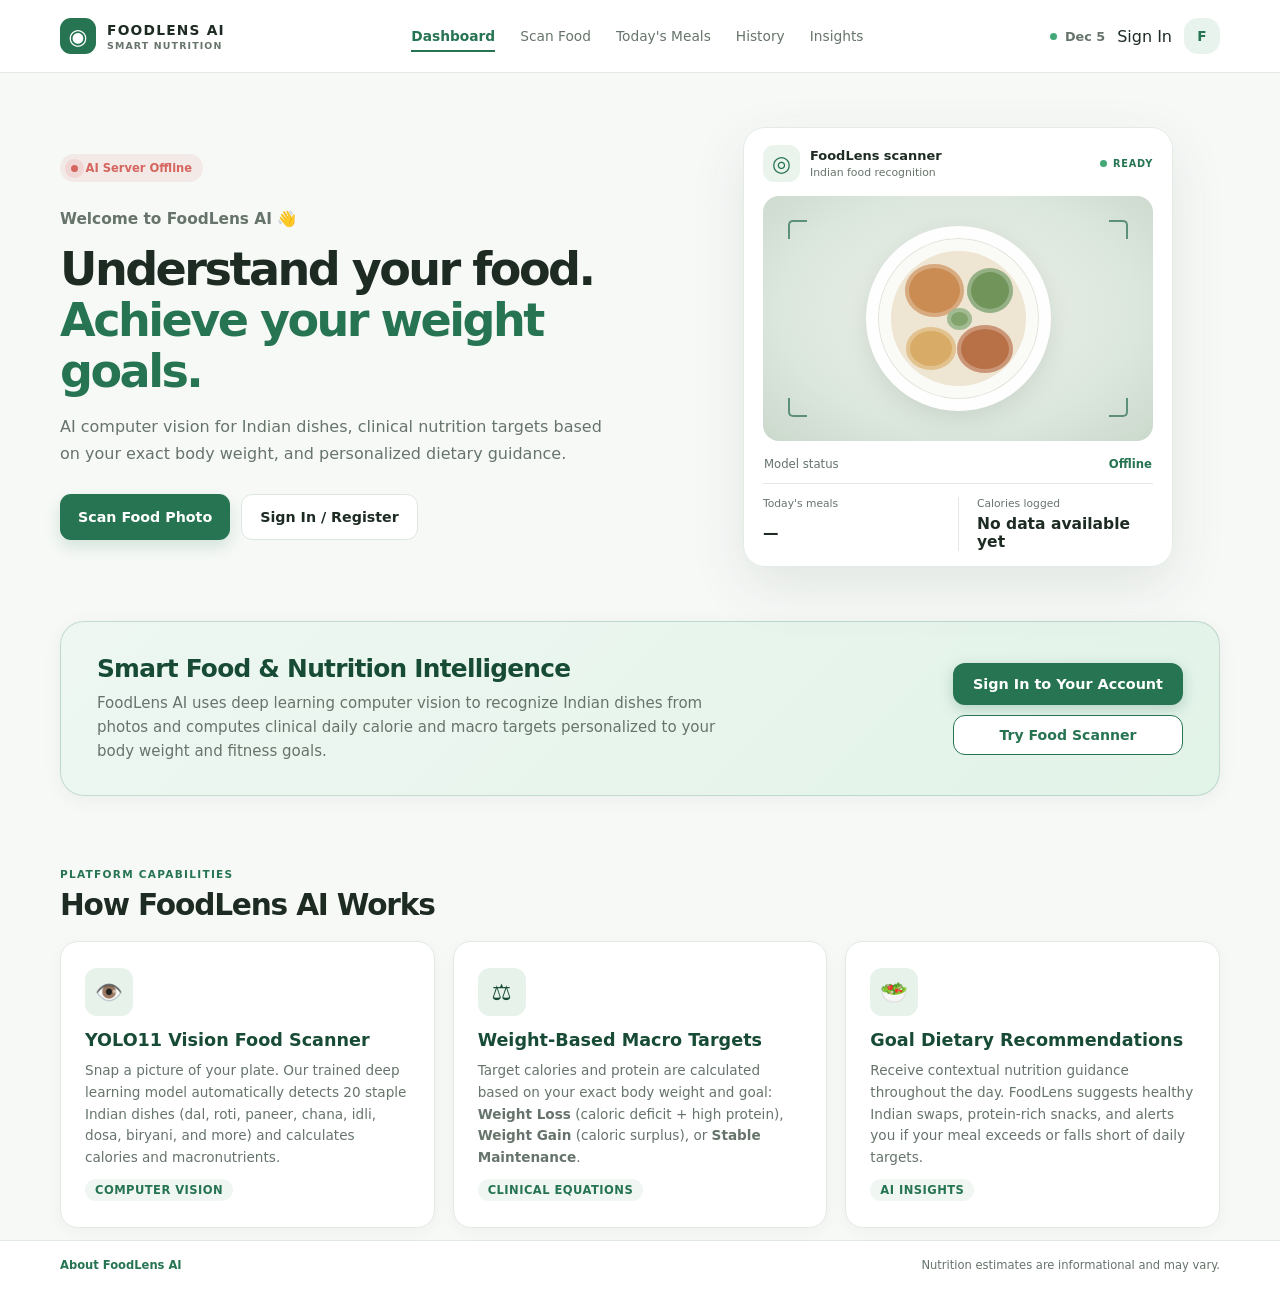
==== commit bf057a1e: "fix: dedicate account to prince with clean meal history and remove visitor demo banners" ====
--- a/frontend/index.html
+++ b/frontend/index.html
@@ -90,18 +90,17 @@
     <div id="visitor-view" class="container">
       <div class="visitor-welcome-banner">
         <div class="visitor-welcome-copy">
-          <h2>👋 Exploring as a Visitor?</h2>
+          <h2>Smart Food &amp; Nutrition Intelligence</h2>
           <p>
-            FoodLens AI tracks meals with computer vision and calculates clinical daily targets for your exact body weight. 
-            Sign in to track your personal journal, or launch our live demo account pre-populated with <strong>7 days of meal logs</strong> and <strong>Prince's 78 kg stable weight targets</strong>.
+            FoodLens AI uses deep learning computer vision to recognize Indian dishes from photos and computes clinical daily calorie and macro targets personalized to your body weight and fitness goals.
           </p>
         </div>
         <div class="visitor-welcome-actions">
-          <button class="btn-demo-primary" id="visitor-launch-demo-btn" type="button">
-            ⚡ Instant Demo Login (78kg)
-          </button>
-          <a class="btn-signin-secondary" href="login.html">
-            Sign In / Create Account
+          <a class="btn-demo-primary" href="login.html">
+            Sign In to Your Account
+          </a>
+          <a class="btn-signin-secondary" href="scan.html">
+            Try Food Scanner
           </a>
         </div>
       </div>
